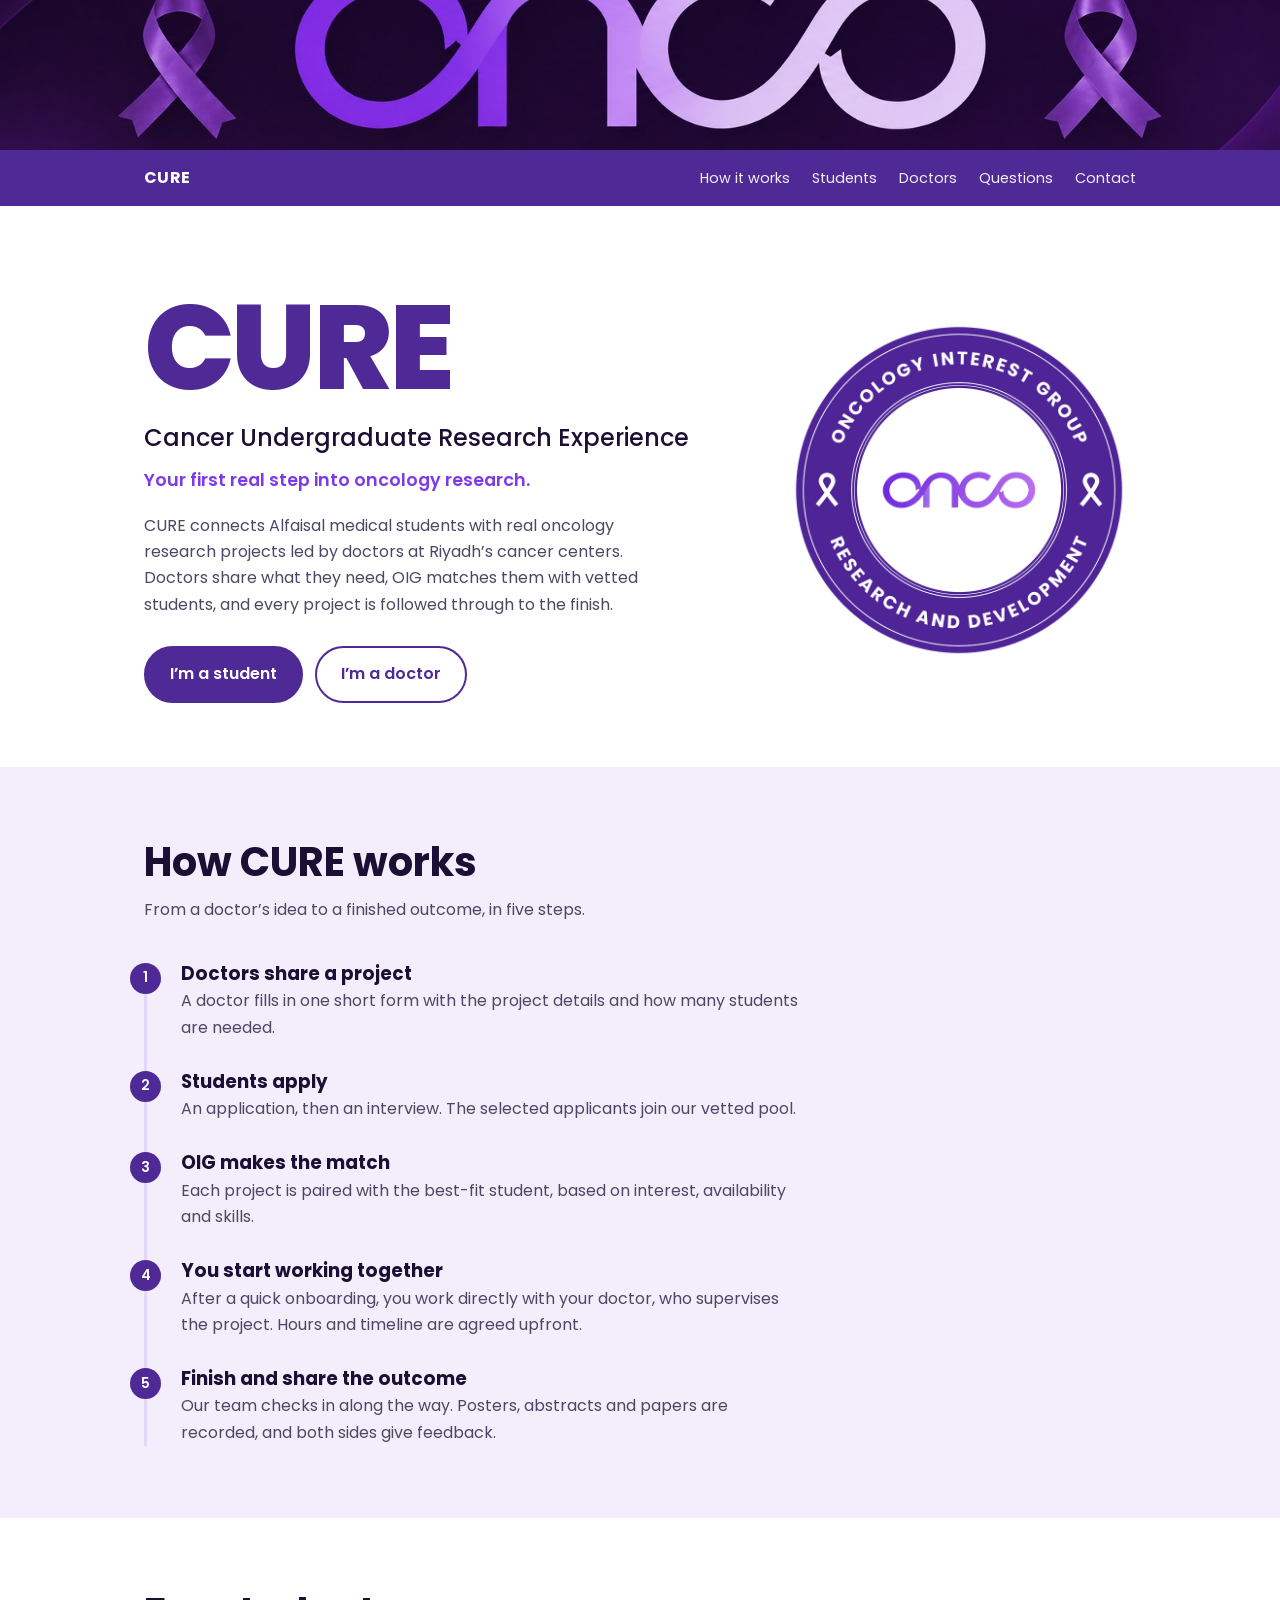
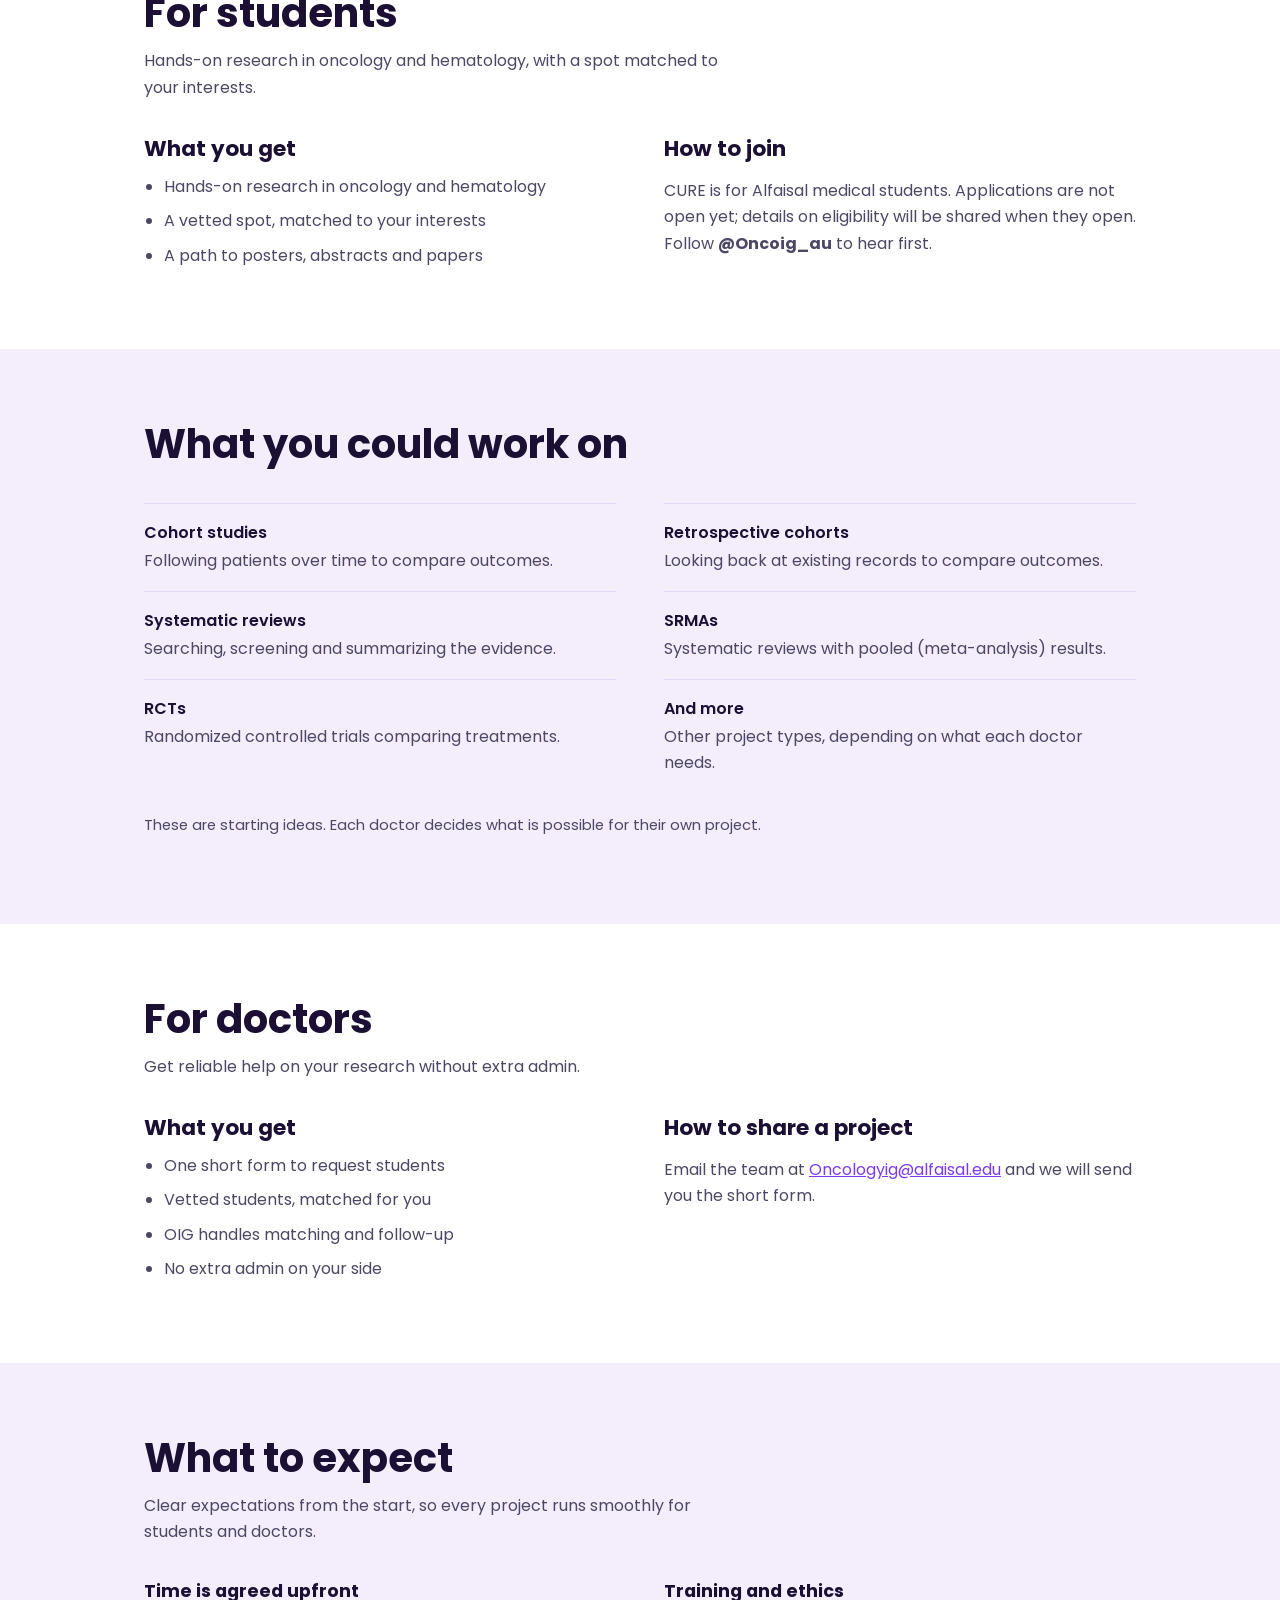
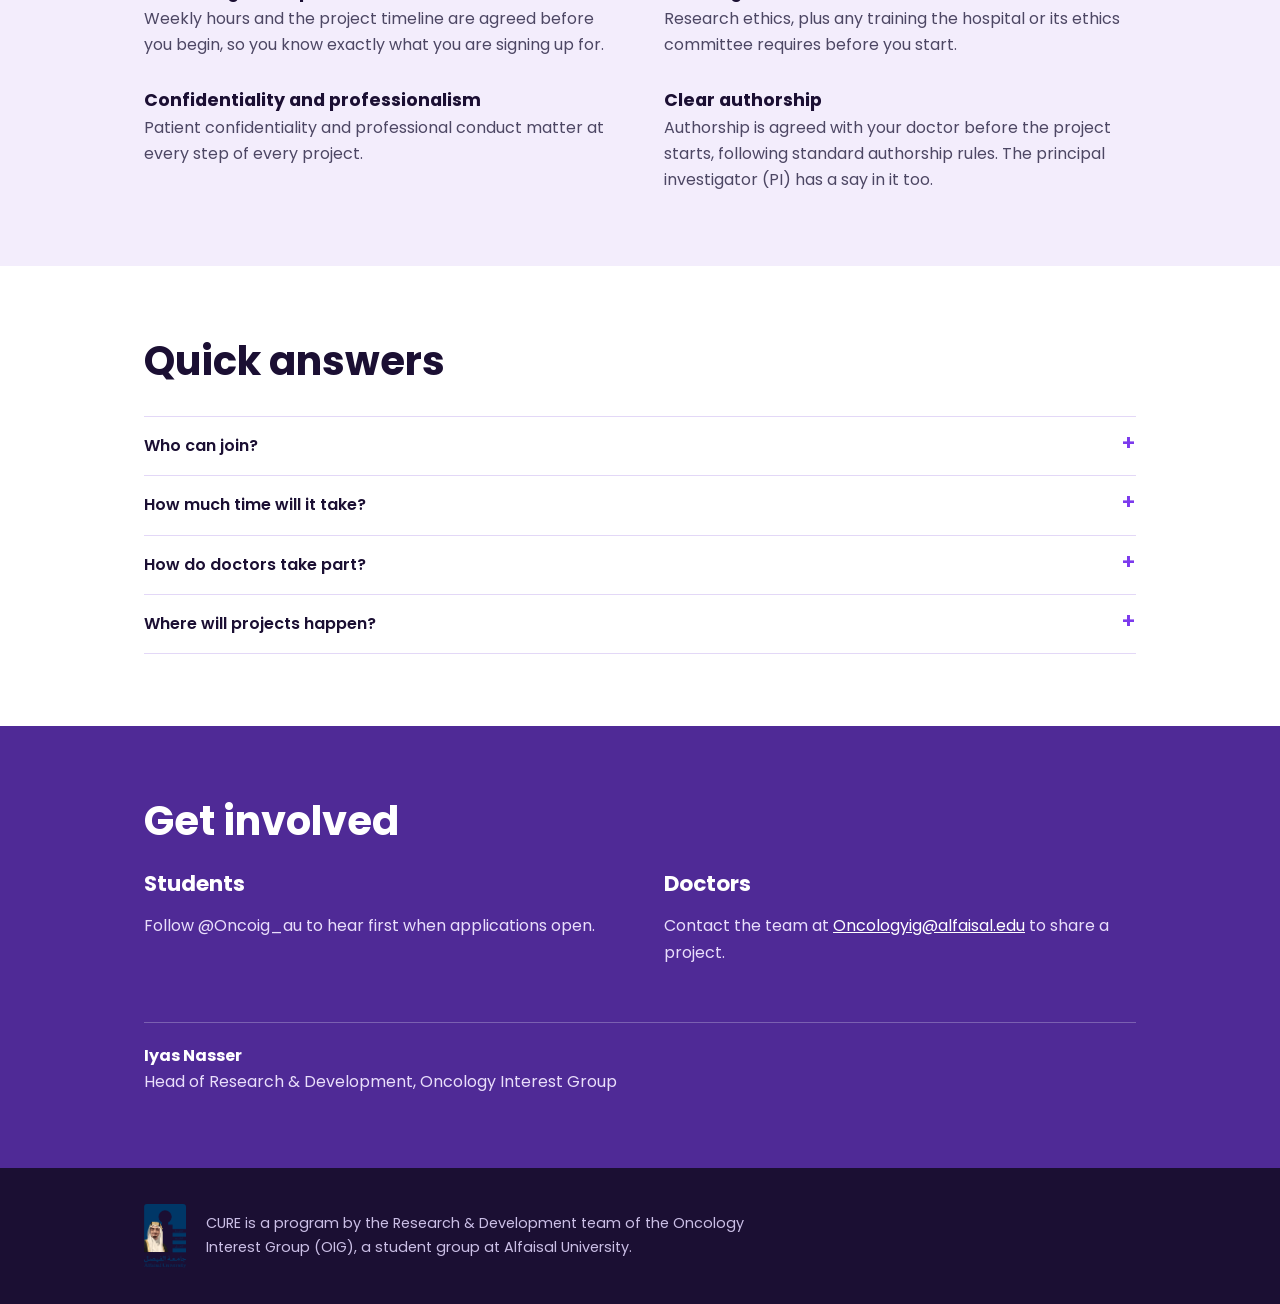
==== index.html @ 17b433af "Add files via upload" ====
<!DOCTYPE html>
<html lang="en">
<head>
<meta charset="utf-8">
<meta name="viewport" content="width=device-width, initial-scale=1">
<title>CURE – Cancer Undergraduate Research Experience | OIG Research &amp; Development</title>
<meta name="description" content="CURE connects Alfaisal medical students with real oncology research projects led by doctors at Riyadh's cancer centers. A program by the Oncology Interest Group's Research & Development team.">
<link rel="icon" href="logo.png">
<link rel="preconnect" href="https://fonts.googleapis.com">
<link rel="preconnect" href="https://fonts.gstatic.com" crossorigin>
<link href="https://fonts.googleapis.com/css2?family=Poppins:wght@400;500;600;700;800&display=swap" rel="stylesheet">
<style>
:root{
  --deep:#4f2a96; --ink:#1b0f33; --text:#4d4764; --accent:#7c3aed;
  --soft:#f3edfc; --line:#e3d8f7; --white:#fff;
}
*{box-sizing:border-box}
html{scroll-behavior:smooth}
@media (prefers-reduced-motion:reduce){html{scroll-behavior:auto}}
body{margin:0;font-family:Poppins,system-ui,sans-serif;color:var(--text);line-height:1.65;background:#fff;-webkit-text-size-adjust:100%}
a{color:var(--accent)}
:focus-visible{outline:3px solid var(--accent);outline-offset:3px;border-radius:4px}
.wrap{max-width:1040px;margin:0 auto;padding:0 24px}
h1,h2,h3{color:var(--ink);line-height:1.15;margin:0}

/* top banner + nav */
.banner{height:150px;background:#1d0b3a url(banner.jpg) center/cover no-repeat}
nav{position:sticky;top:0;z-index:10;background:var(--deep);color:#fff}
nav .wrap{display:flex;align-items:center;justify-content:space-between;gap:16px;min-height:56px;flex-wrap:wrap}
nav strong{font-weight:700;letter-spacing:.02em}
nav ul{display:flex;gap:22px;list-style:none;margin:0;padding:0;flex-wrap:wrap}
nav a{color:#fff;text-decoration:none;font-size:.9rem;opacity:.92}
nav a:hover{opacity:1;text-decoration:underline}

/* hero */
.hero{padding:72px 0 64px}
.hero .wrap{display:grid;grid-template-columns:1.25fr .75fr;gap:48px;align-items:center}
.hero h1{font-size:clamp(4rem,12vw,7.5rem);font-weight:800;color:var(--deep);letter-spacing:-.03em}
.hero h2{font-size:clamp(1.15rem,2.4vw,1.5rem);font-weight:500;margin-top:8px}
.hero .tag{color:var(--accent);font-weight:600;font-size:1.1rem;margin:14px 0 18px}
.hero p{max-width:52ch;margin:0 0 28px}
.hero img{width:100%;max-width:340px;justify-self:center}
.btns{display:flex;gap:12px;flex-wrap:wrap}
.btn{display:inline-block;padding:13px 24px;border-radius:999px;font-weight:600;text-decoration:none;border:2px solid var(--deep)}
.btn.primary{background:var(--deep);color:#fff}
.btn.primary:hover{background:var(--ink);border-color:var(--ink)}
.btn.ghost{color:var(--deep)}
.btn.ghost:hover{background:var(--soft)}

section{padding:72px 0}
section.tint{background:var(--soft)}
.lead{max-width:60ch;margin:12px 0 0}
h2.title{font-size:clamp(1.8rem,4vw,2.5rem);font-weight:700}

/* steps */
.steps{list-style:none;margin:40px 0 0;padding:0;border-left:3px solid var(--line)}
.steps li{position:relative;padding:0 0 30px 34px}
.steps li:last-child{padding-bottom:0}
.steps li::before{counter-increment:s;content:counter(s);position:absolute;left:-17px;top:0;width:31px;height:31px;border-radius:50%;background:var(--deep);color:#fff;font-weight:600;font-size:.85rem;display:grid;place-items:center}
.steps{counter-reset:s}
.steps h3{font-size:1.15rem;margin-bottom:4px}
.steps p{margin:0;max-width:62ch}

/* two columns */
.cols{display:grid;grid-template-columns:1fr 1fr;gap:48px;margin-top:36px}
.cols h3{font-size:1.35rem;margin-bottom:12px}
.cols ul{margin:0;padding-left:20px}
.cols li{margin-bottom:8px}

/* project types */
.types{margin:36px 0 0;display:grid;grid-template-columns:1fr 1fr;gap:0 48px}
.types div{padding:16px 0;border-top:1px solid var(--line)}
.types dt{font-weight:600;color:var(--ink)}
.types dd{margin:2px 0 0}
.note{margin-top:20px;font-size:.92rem}

/* expectations */
.expect{margin:36px 0 0;display:grid;grid-template-columns:1fr 1fr;gap:32px 48px}
.expect h3{font-size:1.1rem;margin-bottom:4px}
.expect p{margin:0}

/* faq */
details{border-top:1px solid var(--line);padding:16px 0}
details:last-of-type{border-bottom:1px solid var(--line)}
summary{cursor:pointer;font-weight:600;color:var(--ink);list-style:none;display:flex;justify-content:space-between;gap:16px}
summary::-webkit-details-marker{display:none}
summary::after{content:"+";color:var(--accent);font-size:1.3rem;line-height:1}
details[open] summary::after{content:"–"}
details p{margin:10px 0 0;max-width:62ch}
.faq{margin-top:32px}

/* contact */
.join{background:var(--deep);color:#e9defb}
.join h2{color:#fff}
.join a{color:#fff}
.join .cols{margin-top:28px}
.join h3{color:#fff}
.sig{margin-top:40px;padding-top:20px;border-top:1px solid rgba(255,255,255,.25)}
.sig strong{color:#fff;display:block}

footer{background:var(--ink);color:#cbbfe6;padding:36px 0;font-size:.9rem}
footer .wrap{display:flex;align-items:center;gap:20px;flex-wrap:wrap}
footer img{height:64px;width:auto;border-radius:3px}
footer p{margin:0;max-width:60ch}

@media (max-width:760px){
  .hero{padding:48px 0}
  .hero .wrap,.cols,.types,.expect{grid-template-columns:1fr}
  .hero img{max-width:240px;order:-1;justify-self:start}
  .banner{height:110px}
  section{padding:52px 0}
}
</style>
</head>
<body>

<div class="banner" role="img" aria-label="Oncology Interest Group banner"></div>

<nav aria-label="Main">
  <div class="wrap">
    <strong>CURE</strong>
    <ul>
      <li><a href="#how">How it works</a></li>
      <li><a href="#students">Students</a></li>
      <li><a href="#doctors">Doctors</a></li>
      <li><a href="#faq">Questions</a></li>
      <li><a href="#contact">Contact</a></li>
    </ul>
  </div>
</nav>

<header class="hero">
  <div class="wrap">
    <div>
      <h1>CURE</h1>
      <h2>Cancer Undergraduate Research Experience</h2>
      <p class="tag">Your first real step into oncology research.</p>
      <p>CURE connects Alfaisal medical students with real oncology research projects led by doctors at Riyadh’s cancer centers. Doctors share what they need, OIG matches them with vetted students, and every project is followed through to the finish.</p>
      <div class="btns">
        <a class="btn primary" href="#students">I’m a student</a>
        <a class="btn ghost" href="#doctors">I’m a doctor</a>
      </div>
    </div>
    <img src="logo.png" alt="Oncology Interest Group, Research and Development seal">
  </div>
</header>

<main>
<section id="how" class="tint">
  <div class="wrap">
    <h2 class="title">How CURE works</h2>
    <p class="lead">From a doctor’s idea to a finished outcome, in five steps.</p>
    <ol class="steps">
      <li><h3>Doctors share a project</h3><p>A doctor fills in one short form with the project details and how many students are needed.</p></li>
      <li><h3>Students apply</h3><p>An application, then an interview. The selected applicants join our vetted pool.</p></li>
      <li><h3>OIG makes the match</h3><p>Each project is paired with the best-fit student, based on interest, availability and skills.</p></li>
      <li><h3>You start working together</h3><p>After a quick onboarding, you work directly with your doctor, who supervises the project. Hours and timeline are agreed upfront.</p></li>
      <li><h3>Finish and share the outcome</h3><p>Our team checks in along the way. Posters, abstracts and papers are recorded, and both sides give feedback.</p></li>
    </ol>
  </div>
</section>

<section id="students">
  <div class="wrap">
    <h2 class="title">For students</h2>
    <p class="lead">Hands-on research in oncology and hematology, with a spot matched to your interests.</p>
    <div class="cols">
      <div>
        <h3>What you get</h3>
        <ul>
          <li>Hands-on research in oncology and hematology</li>
          <li>A vetted spot, matched to your interests</li>
          <li>A path to posters, abstracts and papers</li>
        </ul>
      </div>
      <div>
        <h3>How to join</h3>
        <p>CURE is for Alfaisal medical students. Applications are not open yet; details on eligibility will be shared when they open. Follow <strong>@Oncoig_au</strong> to hear first.</p>
        <!-- WHEN THE STUDENT APPLICATION IS READY, add a button here:
        <p><a class="btn primary" href="PASTE-GOOGLE-FORM-LINK-HERE">Apply to CURE</a></p> -->
      </div>
    </div>
  </div>
</section>

<section id="projects" class="tint">
  <div class="wrap">
    <h2 class="title">What you could work on</h2>
    <dl class="types">
      <div><dt>Cohort studies</dt><dd>Following patients over time to compare outcomes.</dd></div>
      <div><dt>Retrospective cohorts</dt><dd>Looking back at existing records to compare outcomes.</dd></div>
      <div><dt>Systematic reviews</dt><dd>Searching, screening and summarizing the evidence.</dd></div>
      <div><dt>SRMAs</dt><dd>Systematic reviews with pooled (meta-analysis) results.</dd></div>
      <div><dt>RCTs</dt><dd>Randomized controlled trials comparing treatments.</dd></div>
      <div><dt>And more</dt><dd>Other project types, depending on what each doctor needs.</dd></div>
    </dl>
    <p class="note">These are starting ideas. Each doctor decides what is possible for their own project.</p>
  </div>
</section>

<section id="doctors">
  <div class="wrap">
    <h2 class="title">For doctors</h2>
    <p class="lead">Get reliable help on your research without extra admin.</p>
    <div class="cols">
      <div>
        <h3>What you get</h3>
        <ul>
          <li>One short form to request students</li>
          <li>Vetted students, matched for you</li>
          <li>OIG handles matching and follow-up</li>
          <li>No extra admin on your side</li>
        </ul>
      </div>
      <div>
        <h3>How to share a project</h3>
        <p>Email the team at <a href="mailto:Oncologyig@alfaisal.edu?subject=CURE%20project">Oncologyig@alfaisal.edu</a> and we will send you the short form.</p>
        <!-- WHEN THE DOCTOR FORM IS READY, add a button here:
        <p><a class="btn primary" href="PASTE-GOOGLE-FORM-LINK-HERE">Share a project</a></p> -->
      </div>
    </div>
  </div>
</section>

<section id="expect" class="tint">
  <div class="wrap">
    <h2 class="title">What to expect</h2>
    <p class="lead">Clear expectations from the start, so every project runs smoothly for students and doctors.</p>
    <div class="expect">
      <div><h3>Time is agreed upfront</h3><p>Weekly hours and the project timeline are agreed before you begin, so you know exactly what you are signing up for.</p></div>
      <div><h3>Training and ethics</h3><p>Research ethics, plus any training the hospital or its ethics committee requires before you start.</p></div>
      <div><h3>Confidentiality and professionalism</h3><p>Patient confidentiality and professional conduct matter at every step of every project.</p></div>
      <div><h3>Clear authorship</h3><p>Authorship is agreed with your doctor before the project starts, following standard authorship rules. The principal investigator (PI) has a say in it too.</p></div>
    </div>
  </div>
</section>

<section id="faq">
  <div class="wrap">
    <h2 class="title">Quick answers</h2>
    <div class="faq">
      <details><summary>Who can join?</summary><p>CURE is for Alfaisal medical students. Details on eligibility will be shared when applications open.</p></details>
      <details><summary>How much time will it take?</summary><p>It depends on the project. Weekly hours are agreed upfront between you, your doctor and OIG.</p></details>
      <details><summary>How do doctors take part?</summary><p>Doctors fill in one short form. OIG finds a vetted student and handles the follow-up.</p></details>
      <details><summary>Where will projects happen?</summary><p>We are starting with cancer centers in Riyadh, with more partners and cities planned over time.</p></details>
    </div>
  </div>
</section>

<section id="contact" class="join">
  <div class="wrap">
    <h2 class="title">Get involved</h2>
    <div class="cols">
      <div><h3>Students</h3><p>Follow @Oncoig_au to hear first when applications open.</p></div>
      <div><h3>Doctors</h3><p>Contact the team at <a href="mailto:Oncologyig@alfaisal.edu">Oncologyig@alfaisal.edu</a> to share a project.</p></div>
    </div>
    <div class="sig"><strong>Iyas Nasser</strong>Head of Research &amp; Development, Oncology Interest Group</div>
  </div>
</section>
</main>

<footer>
  <div class="wrap">
    <img src="alfaisal.png" alt="Alfaisal University logo">
    <p>CURE is a program by the Research &amp; Development team of the Oncology Interest Group (OIG), a student group at Alfaisal University.</p>
  </div>
</footer>

</body>
</html>
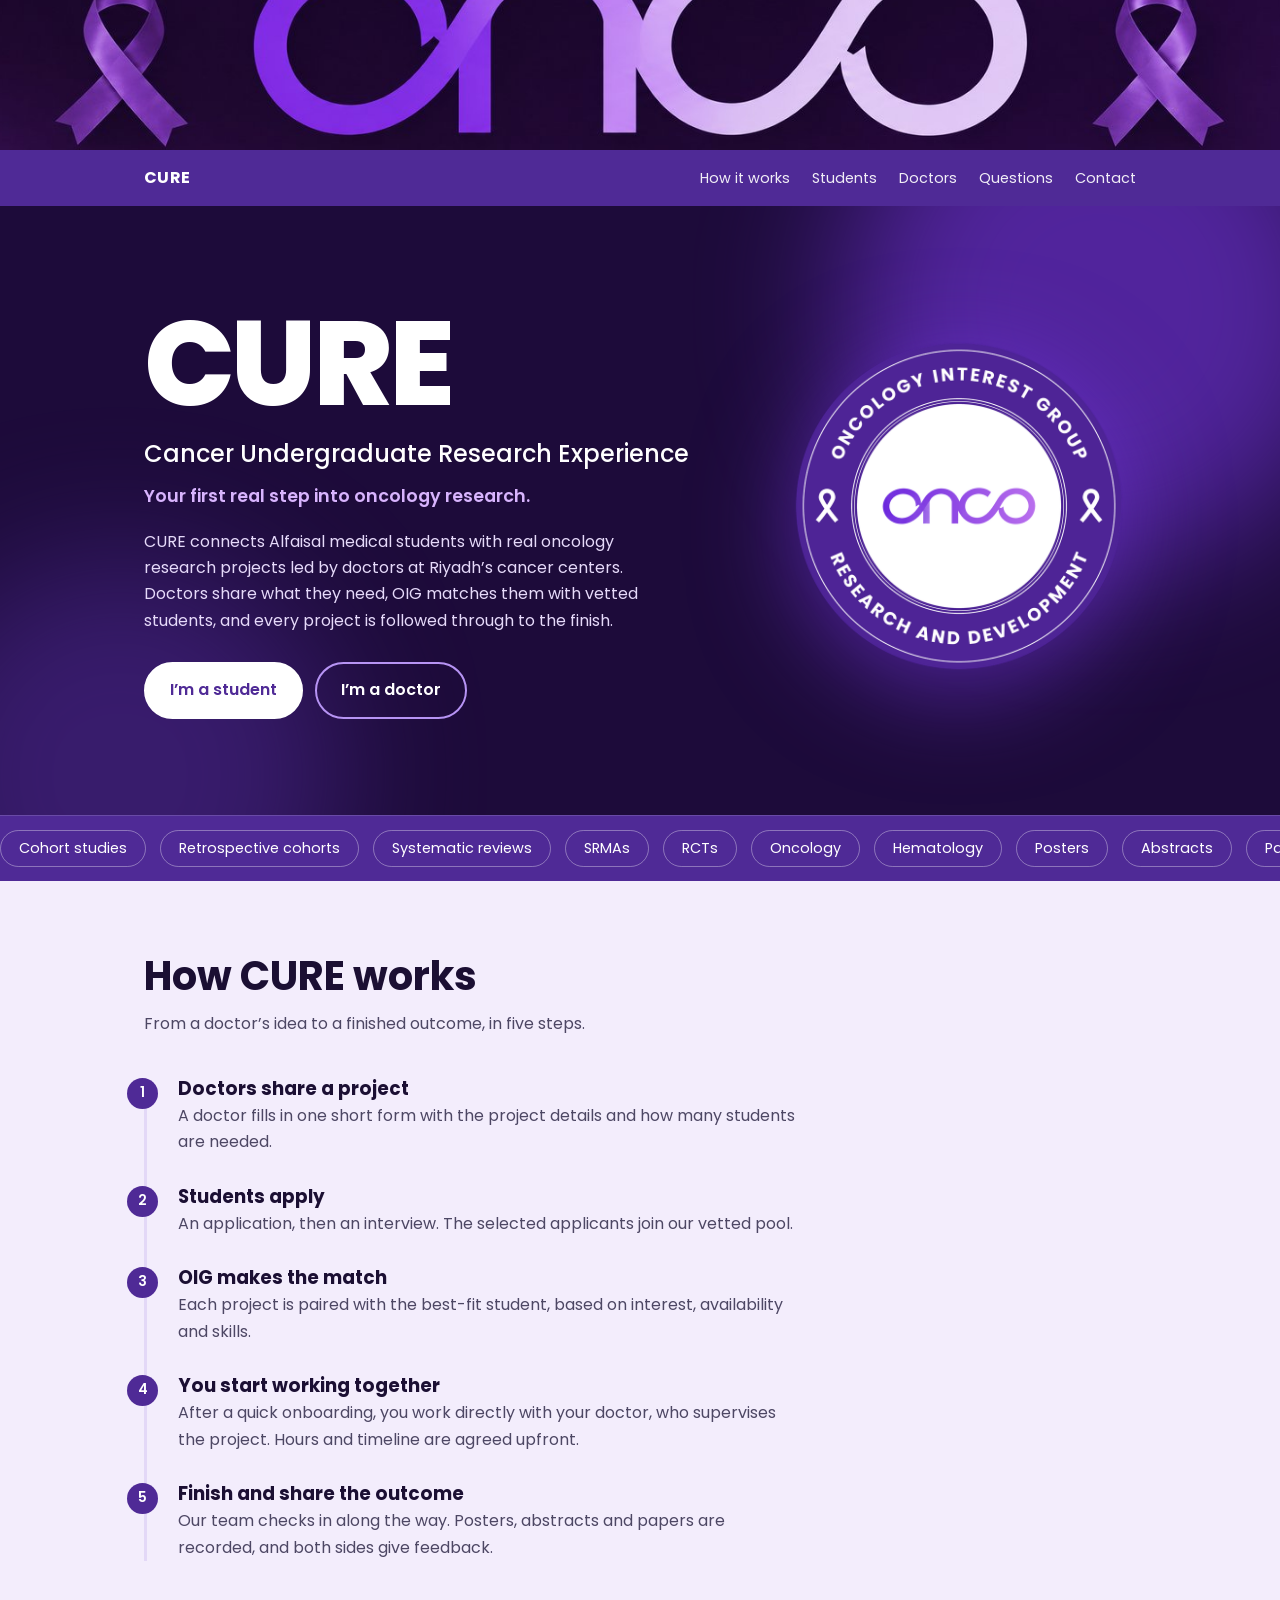
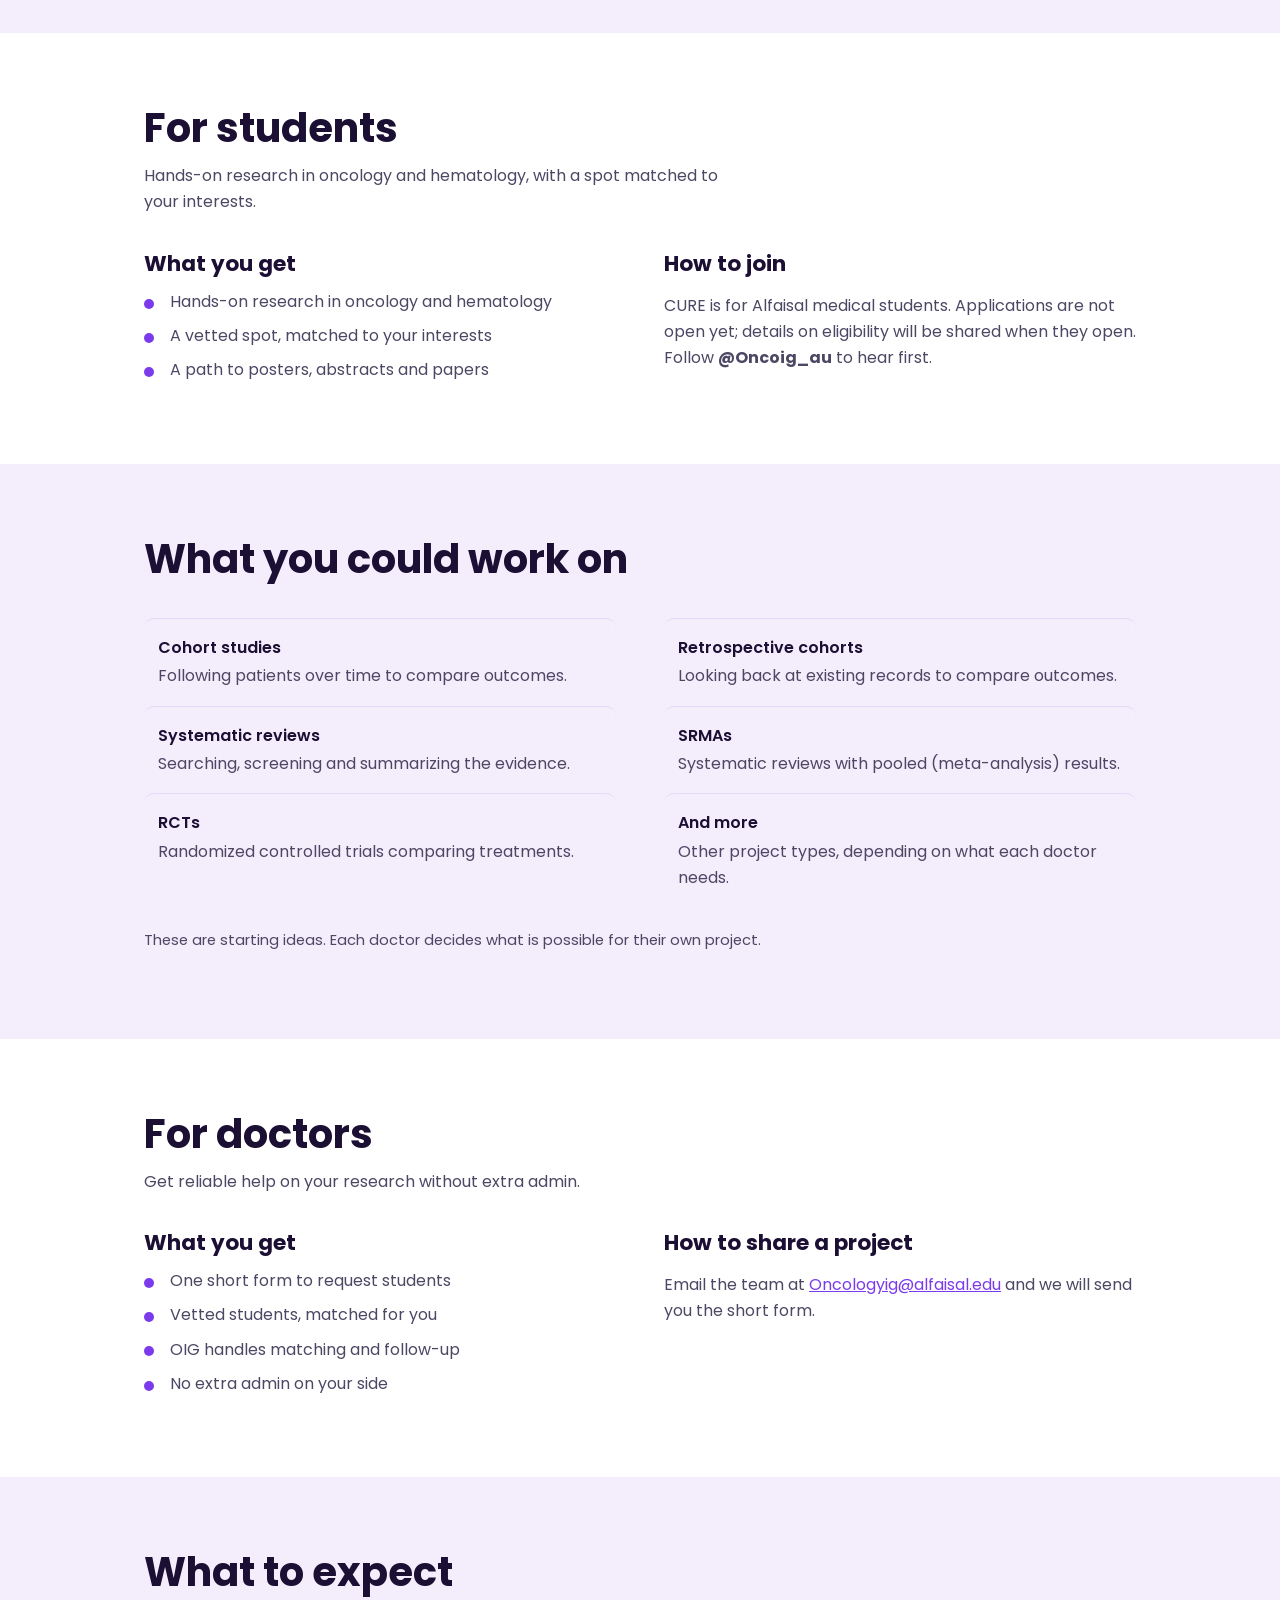
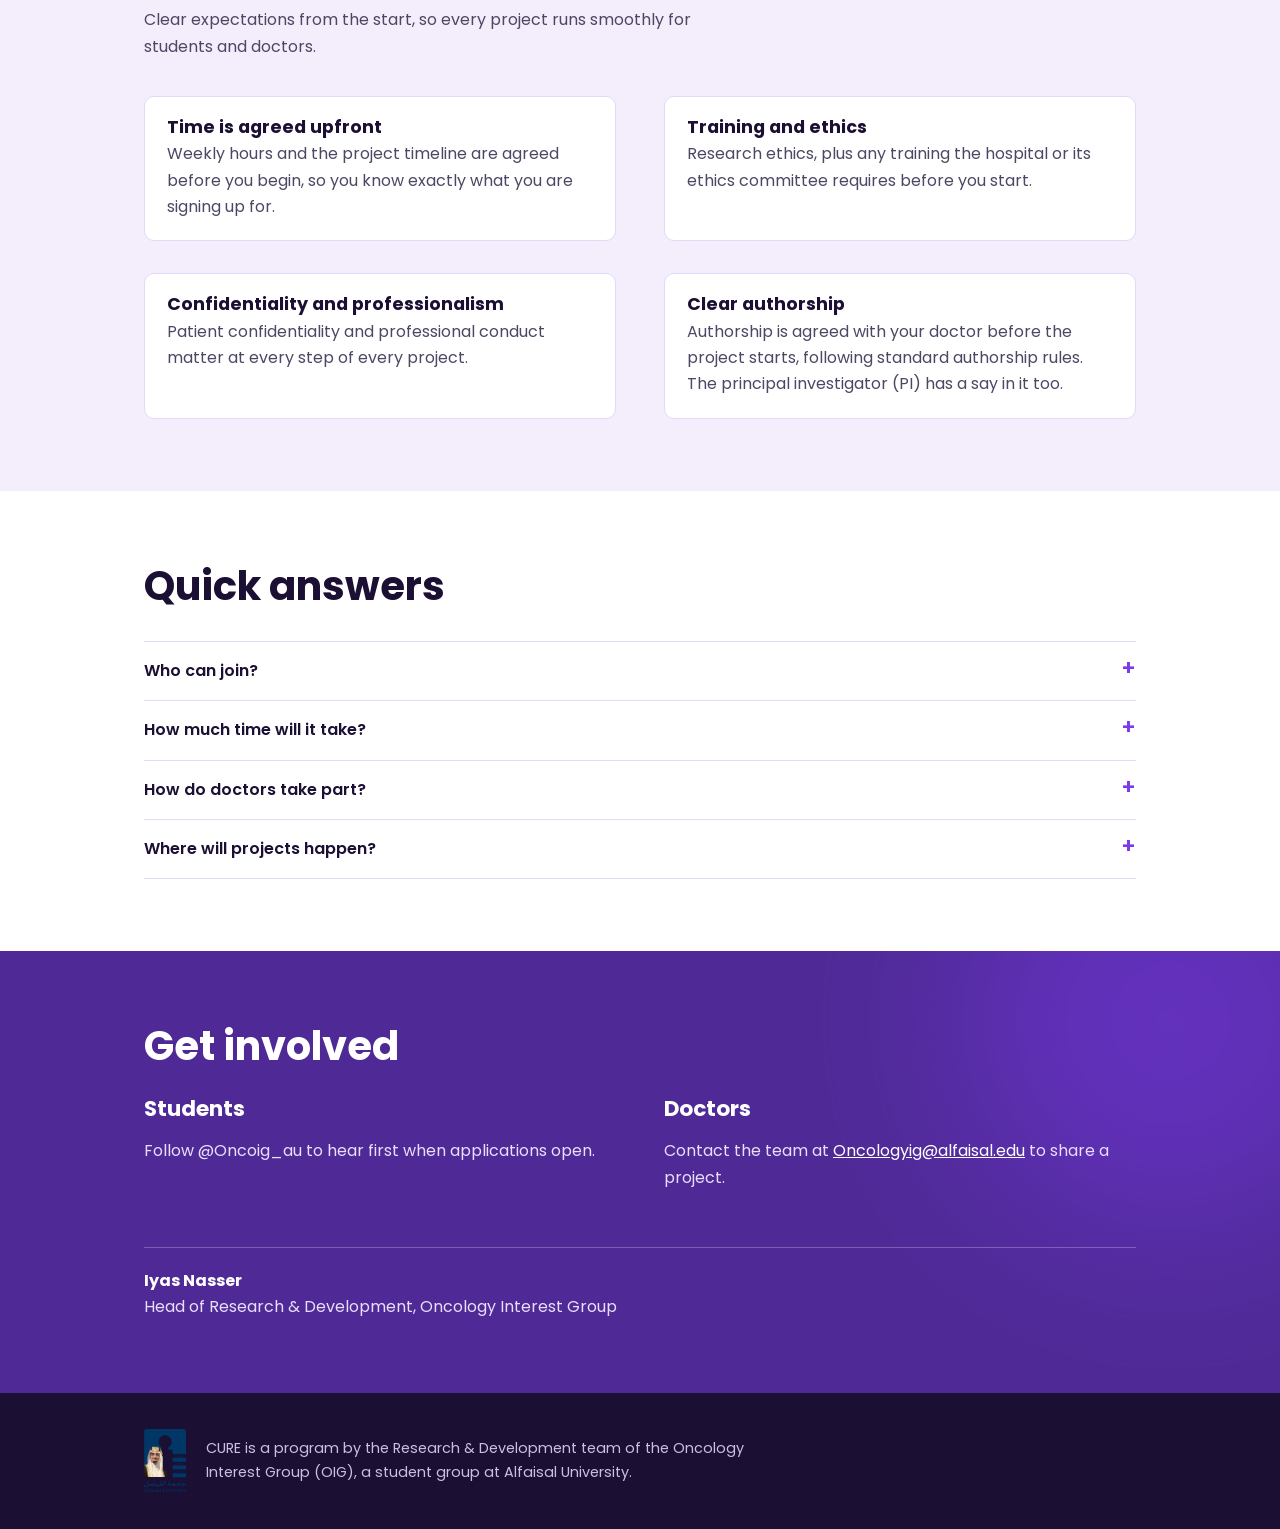
==== commit 2016310b: "Enhance index.html with animations and accessibility Updated HTML structure and added reveal animati" ====
--- a/index.html
+++ b/index.html
@@ -110,9 +110,122 @@
   .banner{height:110px}
   section{padding:52px 0}
 }
+
+/* ===== MOTION & DEPTH ===== */
+:root{--ease:cubic-bezier(.2,.7,.2,1)}
+section,[id]{scroll-margin-top:70px}
+
+/* progress bar */
+#bar{position:fixed;top:0;left:0;height:4px;width:0;background:linear-gradient(90deg,#7c3aed,#d8b4fe);z-index:50;transition:width .1s linear}
+
+/* banner slow drift */
+.banner{background-size:112%;animation:drift 22s ease-in-out infinite alternate}
+@keyframes drift{from{background-position:30% 50%}to{background-position:70% 50%}}
+
+/* nav */
+nav{transition:box-shadow .3s,background .3s}
+nav.scrolled{box-shadow:0 6px 24px rgba(27,15,51,.35)}
+nav a{position:relative;padding:4px 0;transition:opacity .2s}
+nav a::after{content:"";position:absolute;left:0;bottom:-2px;height:2px;width:100%;background:#d8b4fe;transform:scaleX(0);transform-origin:left;transition:transform .3s var(--ease)}
+nav a:hover::after,nav a.active::after{transform:scaleX(1)}
+nav a.active{opacity:1}
+nav a:hover{text-decoration:none}
+
+/* dark animated hero */
+.hero{position:relative;overflow:hidden;background:#1d0b3a;color:#e6dafa;padding:88px 0 96px}
+.hero::before,.hero::after{content:"";position:absolute;border-radius:50%;filter:blur(70px);opacity:.55;pointer-events:none}
+.hero::before{width:520px;height:520px;background:#7c3aed;top:-160px;right:-80px;animation:blob1 14s ease-in-out infinite alternate}
+.hero::after{width:440px;height:440px;background:#4f2a96;bottom:-180px;left:-100px;animation:blob2 17s ease-in-out infinite alternate}
+@keyframes blob1{to{transform:translate(-120px,90px) scale(1.2)}}
+@keyframes blob2{to{transform:translate(140px,-70px) scale(1.15)}}
+.hero .wrap{position:relative;z-index:1}
+.hero h1{color:#fff;display:flex}
+.hero h1 span{display:inline-block;opacity:0;transform:translateY(60px) rotate(4deg);animation:rise .9s var(--ease) forwards}
+.hero h1 span:nth-child(1){animation-delay:.1s}.hero h1 span:nth-child(2){animation-delay:.22s}
+.hero h1 span:nth-child(3){animation-delay:.34s}.hero h1 span:nth-child(4){animation-delay:.46s}
+@keyframes rise{to{opacity:1;transform:none}}
+.hero h2{color:#fff}
+.hero .tag{color:#d8b4fe}
+.hero h2,.hero .tag,.hero p,.hero .btns{opacity:0;transform:translateY(18px);animation:rise .8s var(--ease) forwards}
+.hero h2{animation-delay:.7s}.hero .tag{animation-delay:.85s}.hero p{animation-delay:1s}.hero .btns{animation-delay:1.15s}
+.hero img{filter:drop-shadow(0 20px 50px rgba(124,58,237,.55));opacity:0;animation:pop 1s var(--ease) .5s forwards,float 6s ease-in-out 1.5s infinite}
+@keyframes pop{from{opacity:0;transform:scale(.8) rotate(-8deg)}to{opacity:1;transform:none}}
+@keyframes float{0%,100%{transform:translateY(0)}50%{transform:translateY(-14px)}}
+.hero .btn.primary{background:#fff;color:var(--deep);border-color:#fff}
+.hero .btn.primary:hover{background:#d8b4fe;border-color:#d8b4fe}
+.hero .btn.ghost{color:#fff;border-color:#b794f4}
+.hero .btn.ghost:hover{background:rgba(255,255,255,.12)}
+
+/* buttons */
+.btn{transition:transform .25s var(--ease),background .25s,box-shadow .25s,color .25s}
+.btn:hover{transform:translateY(-3px);box-shadow:0 10px 24px rgba(79,42,150,.28)}
+.btn:active{transform:translateY(0)}
+
+/* ticker */
+.ticker{background:var(--deep);color:#fff;overflow:hidden;padding:14px 0;border-top:1px solid rgba(255,255,255,.15)}
+.ticker-track{display:flex;gap:14px;width:max-content;animation:tick 32s linear infinite}
+.ticker:hover .ticker-track{animation-play-state:paused}
+.ticker span{padding:6px 18px;border:1px solid rgba(255,255,255,.35);border-radius:999px;font-size:.9rem;white-space:nowrap}
+@keyframes tick{to{transform:translateX(-50%)}}
+
+/* scroll reveal (only when JS is running) */
+.js .reveal{opacity:0;transform:translateY(34px);transition:opacity .8s var(--ease),transform .8s var(--ease);transition-delay:var(--d,0s)}
+.js .reveal.in{opacity:1;transform:none}
+.js .reveal-left{opacity:0;transform:translateX(-34px);transition:opacity .8s var(--ease),transform .8s var(--ease);transition-delay:var(--d,0s)}
+.js .reveal-left.in{opacity:1;transform:none}
+
+/* timeline that draws itself */
+.steps{border-left:0;position:relative}
+.steps::before{content:"";position:absolute;left:0;top:0;bottom:0;width:3px;background:var(--line)}
+.steps::after{content:"";position:absolute;left:0;top:0;width:3px;height:var(--fill,0%);background:linear-gradient(var(--accent),var(--deep));transition:height .2s linear}
+.steps li::before{transition:transform .5s var(--ease),background .4s;z-index:1}
+.js .steps li:not(.in)::before{transform:scale(0)}
+.steps li.in::before{transform:scale(1)}
+.steps li{transition:transform .3s var(--ease)}
+.steps li:hover{transform:translateX(6px)}
+
+/* hover cards */
+.types div,.expect>div{transition:transform .3s var(--ease),background .3s,box-shadow .3s,border-color .3s;border-radius:10px}
+.types div{padding:16px 14px}
+.types div:hover{background:#fff;transform:translateY(-4px);box-shadow:0 12px 28px rgba(79,42,150,.14)}
+.expect>div{padding:20px 22px;background:#fff;border:1px solid var(--line)}
+.expect>div:hover{transform:translateY(-5px);box-shadow:0 14px 30px rgba(79,42,150,.16);border-color:var(--accent)}
+.cols ul li{transition:transform .25s var(--ease)}
+.cols ul li:hover{transform:translateX(6px)}
+.cols ul{list-style:none;padding:0}
+.cols ul li{position:relative;padding-left:26px}
+.cols ul li::before{content:"";position:absolute;left:0;top:.62em;width:10px;height:10px;border-radius:50%;background:var(--accent)}
+
+/* wave dividers */
+.wave{display:block;width:100%;height:60px;margin:-1px 0}
+.wave path{transition:none}
+
+/* faq */
+summary{transition:color .2s}
+summary:hover{color:var(--accent)}
+summary::after{transition:transform .3s var(--ease)}
+details[open] summary::after{transform:rotate(180deg)}
+details[open] p{animation:rise .45s var(--ease)}
+
+/* contact section glow */
+.join{position:relative;overflow:hidden}
+.join::before{content:"";position:absolute;width:420px;height:420px;border-radius:50%;background:#7c3aed;filter:blur(90px);opacity:.45;top:-140px;right:-100px;animation:blob1 13s ease-in-out infinite alternate}
+.join .wrap{position:relative}
+
+/* back to top */
+#top{position:fixed;right:20px;bottom:20px;width:46px;height:46px;border-radius:50%;border:0;background:var(--deep);color:#fff;font-size:1.2rem;cursor:pointer;opacity:0;transform:translateY(20px);pointer-events:none;transition:opacity .3s,transform .3s var(--ease),background .2s;z-index:20}
+#top.show{opacity:1;transform:none;pointer-events:auto}
+#top:hover{background:var(--accent)}
+
+@media (prefers-reduced-motion:reduce){
+  *,*::before,*::after{animation:none!important;transition:none!important}
+  .js .reveal,.js .reveal-left,.hero h1 span,.hero h2,.hero .tag,.hero p,.hero .btns,.hero img{opacity:1!important;transform:none!important}
+  .js .steps li:not(.in)::before{transform:none}
+}
 </style>
 </head>
 <body>
+<div id="bar"></div>
 
 <div class="banner" role="img" aria-label="Oncology Interest Group banner"></div>
 
@@ -132,7 +245,7 @@
 <header class="hero">
   <div class="wrap">
     <div>
-      <h1>CURE</h1>
+      <h1 aria-label="CURE"><span aria-hidden="true">C</span><span aria-hidden="true">U</span><span aria-hidden="true">R</span><span aria-hidden="true">E</span></h1>
       <h2>Cancer Undergraduate Research Experience</h2>
       <p class="tag">Your first real step into oncology research.</p>
       <p>CURE connects Alfaisal medical students with real oncology research projects led by doctors at Riyadh’s cancer centers. Doctors share what they need, OIG matches them with vetted students, and every project is followed through to the finish.</p>
@@ -145,12 +258,20 @@
   </div>
 </header>
 
+<div class="ticker" aria-hidden="true">
+  <div class="ticker-track">
+    <span>Cohort studies</span><span>Retrospective cohorts</span><span>Systematic reviews</span><span>SRMAs</span><span>RCTs</span><span>Oncology</span><span>Hematology</span><span>Posters</span><span>Abstracts</span><span>Papers</span>
+    <span>Cohort studies</span><span>Retrospective cohorts</span><span>Systematic reviews</span><span>SRMAs</span><span>RCTs</span><span>Oncology</span><span>Hematology</span><span>Posters</span><span>Abstracts</span><span>Papers</span>
+  </div>
+</div>
+
+
 <main>
 <section id="how" class="tint">
   <div class="wrap">
-    <h2 class="title">How CURE works</h2>
-    <p class="lead">From a doctor’s idea to a finished outcome, in five steps.</p>
-    <ol class="steps">
+    <h2 class="title reveal">How CURE works</h2>
+    <p class="lead reveal" style="--d:.1s">From a doctor’s idea to a finished outcome, in five steps.</p>
+    <ol class="steps" id="steps">
       <li><h3>Doctors share a project</h3><p>A doctor fills in one short form with the project details and how many students are needed.</p></li>
       <li><h3>Students apply</h3><p>An application, then an interview. The selected applicants join our vetted pool.</p></li>
       <li><h3>OIG makes the match</h3><p>Each project is paired with the best-fit student, based on interest, availability and skills.</p></li>
@@ -162,9 +283,9 @@
 
 <section id="students">
   <div class="wrap">
-    <h2 class="title">For students</h2>
-    <p class="lead">Hands-on research in oncology and hematology, with a spot matched to your interests.</p>
-    <div class="cols">
+    <h2 class="title reveal">For students</h2>
+    <p class="lead reveal" style="--d:.1s">Hands-on research in oncology and hematology, with a spot matched to your interests.</p>
+    <div class="cols reveal">
       <div>
         <h3>What you get</h3>
         <ul>
@@ -185,8 +306,8 @@
 
 <section id="projects" class="tint">
   <div class="wrap">
-    <h2 class="title">What you could work on</h2>
-    <dl class="types">
+    <h2 class="title reveal">What you could work on</h2>
+    <dl class="types reveal">
       <div><dt>Cohort studies</dt><dd>Following patients over time to compare outcomes.</dd></div>
       <div><dt>Retrospective cohorts</dt><dd>Looking back at existing records to compare outcomes.</dd></div>
       <div><dt>Systematic reviews</dt><dd>Searching, screening and summarizing the evidence.</dd></div>
@@ -194,15 +315,15 @@
       <div><dt>RCTs</dt><dd>Randomized controlled trials comparing treatments.</dd></div>
       <div><dt>And more</dt><dd>Other project types, depending on what each doctor needs.</dd></div>
     </dl>
-    <p class="note">These are starting ideas. Each doctor decides what is possible for their own project.</p>
+    <p class="note reveal">These are starting ideas. Each doctor decides what is possible for their own project.</p>
   </div>
 </section>
 
 <section id="doctors">
   <div class="wrap">
-    <h2 class="title">For doctors</h2>
-    <p class="lead">Get reliable help on your research without extra admin.</p>
-    <div class="cols">
+    <h2 class="title reveal">For doctors</h2>
+    <p class="lead reveal" style="--d:.1s">Get reliable help on your research without extra admin.</p>
+    <div class="cols reveal">
       <div>
         <h3>What you get</h3>
         <ul>
@@ -224,9 +345,9 @@
 
 <section id="expect" class="tint">
   <div class="wrap">
-    <h2 class="title">What to expect</h2>
-    <p class="lead">Clear expectations from the start, so every project runs smoothly for students and doctors.</p>
-    <div class="expect">
+    <h2 class="title reveal">What to expect</h2>
+    <p class="lead reveal" style="--d:.1s">Clear expectations from the start, so every project runs smoothly for students and doctors.</p>
+    <div class="expect reveal">
       <div><h3>Time is agreed upfront</h3><p>Weekly hours and the project timeline are agreed before you begin, so you know exactly what you are signing up for.</p></div>
       <div><h3>Training and ethics</h3><p>Research ethics, plus any training the hospital or its ethics committee requires before you start.</p></div>
       <div><h3>Confidentiality and professionalism</h3><p>Patient confidentiality and professional conduct matter at every step of every project.</p></div>
@@ -237,8 +358,8 @@
 
 <section id="faq">
   <div class="wrap">
-    <h2 class="title">Quick answers</h2>
-    <div class="faq">
+    <h2 class="title reveal">Quick answers</h2>
+    <div class="faq reveal">
       <details><summary>Who can join?</summary><p>CURE is for Alfaisal medical students. Details on eligibility will be shared when applications open.</p></details>
       <details><summary>How much time will it take?</summary><p>It depends on the project. Weekly hours are agreed upfront between you, your doctor and OIG.</p></details>
       <details><summary>How do doctors take part?</summary><p>Doctors fill in one short form. OIG finds a vetted student and handles the follow-up.</p></details>
@@ -249,8 +370,8 @@
 
 <section id="contact" class="join">
   <div class="wrap">
-    <h2 class="title">Get involved</h2>
-    <div class="cols">
+    <h2 class="title reveal">Get involved</h2>
+    <div class="cols reveal">
       <div><h3>Students</h3><p>Follow @Oncoig_au to hear first when applications open.</p></div>
       <div><h3>Doctors</h3><p>Contact the team at <a href="mailto:Oncologyig@alfaisal.edu">Oncologyig@alfaisal.edu</a> to share a project.</p></div>
     </div>
@@ -266,5 +387,32 @@
   </div>
 </footer>
 
+
+<button id="top" aria-label="Back to top">&uarr;</button>
+<script>
+(function(){
+  document.documentElement.classList.add('js');
+  var bar=document.getElementById('bar'),nav=document.querySelector('nav'),top=document.getElementById('top'),steps=document.getElementById('steps');
+  var links=[].slice.call(document.querySelectorAll('nav a'));
+  var secs=links.map(function(a){return document.querySelector(a.getAttribute('href'))});
+  function onScroll(){
+    var h=document.documentElement,y=window.scrollY,max=h.scrollHeight-window.innerHeight;
+    bar.style.width=(max>0?y/max*100:0)+'%';
+    nav.classList.toggle('scrolled',y>150);
+    top.classList.toggle('show',y>600);
+    var cur=-1;secs.forEach(function(s,i){if(s&&s.getBoundingClientRect().top<window.innerHeight*0.4)cur=i});
+    links.forEach(function(a,i){a.classList.toggle('active',i===cur)});
+    if(steps){var r=steps.getBoundingClientRect();var p=(window.innerHeight*0.6-r.top)/r.height;steps.style.setProperty('--fill',Math.max(0,Math.min(1,p))*100+'%')}
+  }
+  window.addEventListener('scroll',onScroll,{passive:true});onScroll();
+  top.addEventListener('click',function(){window.scrollTo({top:0,behavior:'smooth'})});
+  // staggered children
+  [].forEach.call(document.querySelectorAll('.types>div,.expect>div,.cols>div'),function(el,i){el.classList.add('reveal');el.style.setProperty('--d',((i%4)*0.1)+'s')});
+  var stepLis=[].slice.call(document.querySelectorAll('.steps li'));
+  var io=new IntersectionObserver(function(es){es.forEach(function(e){if(e.isIntersecting){var t=e.target;t.classList.add('in');io.unobserve(t);setTimeout(function(){t.classList.remove('reveal','reveal-left');if(!t.matches('.steps li'))t.classList.remove('in');t.style.removeProperty('--d')},1400)}})},{threshold:.15,rootMargin:'0px 0px -6% 0px'});
+  [].forEach.call(document.querySelectorAll('.reveal,.reveal-left'),function(el){io.observe(el)});
+  stepLis.forEach(function(li,i){li.classList.add('reveal-left');li.style.setProperty('--d',(i*0.08)+'s');io.observe(li)});
+})();
+</script>
 </body>
 </html>
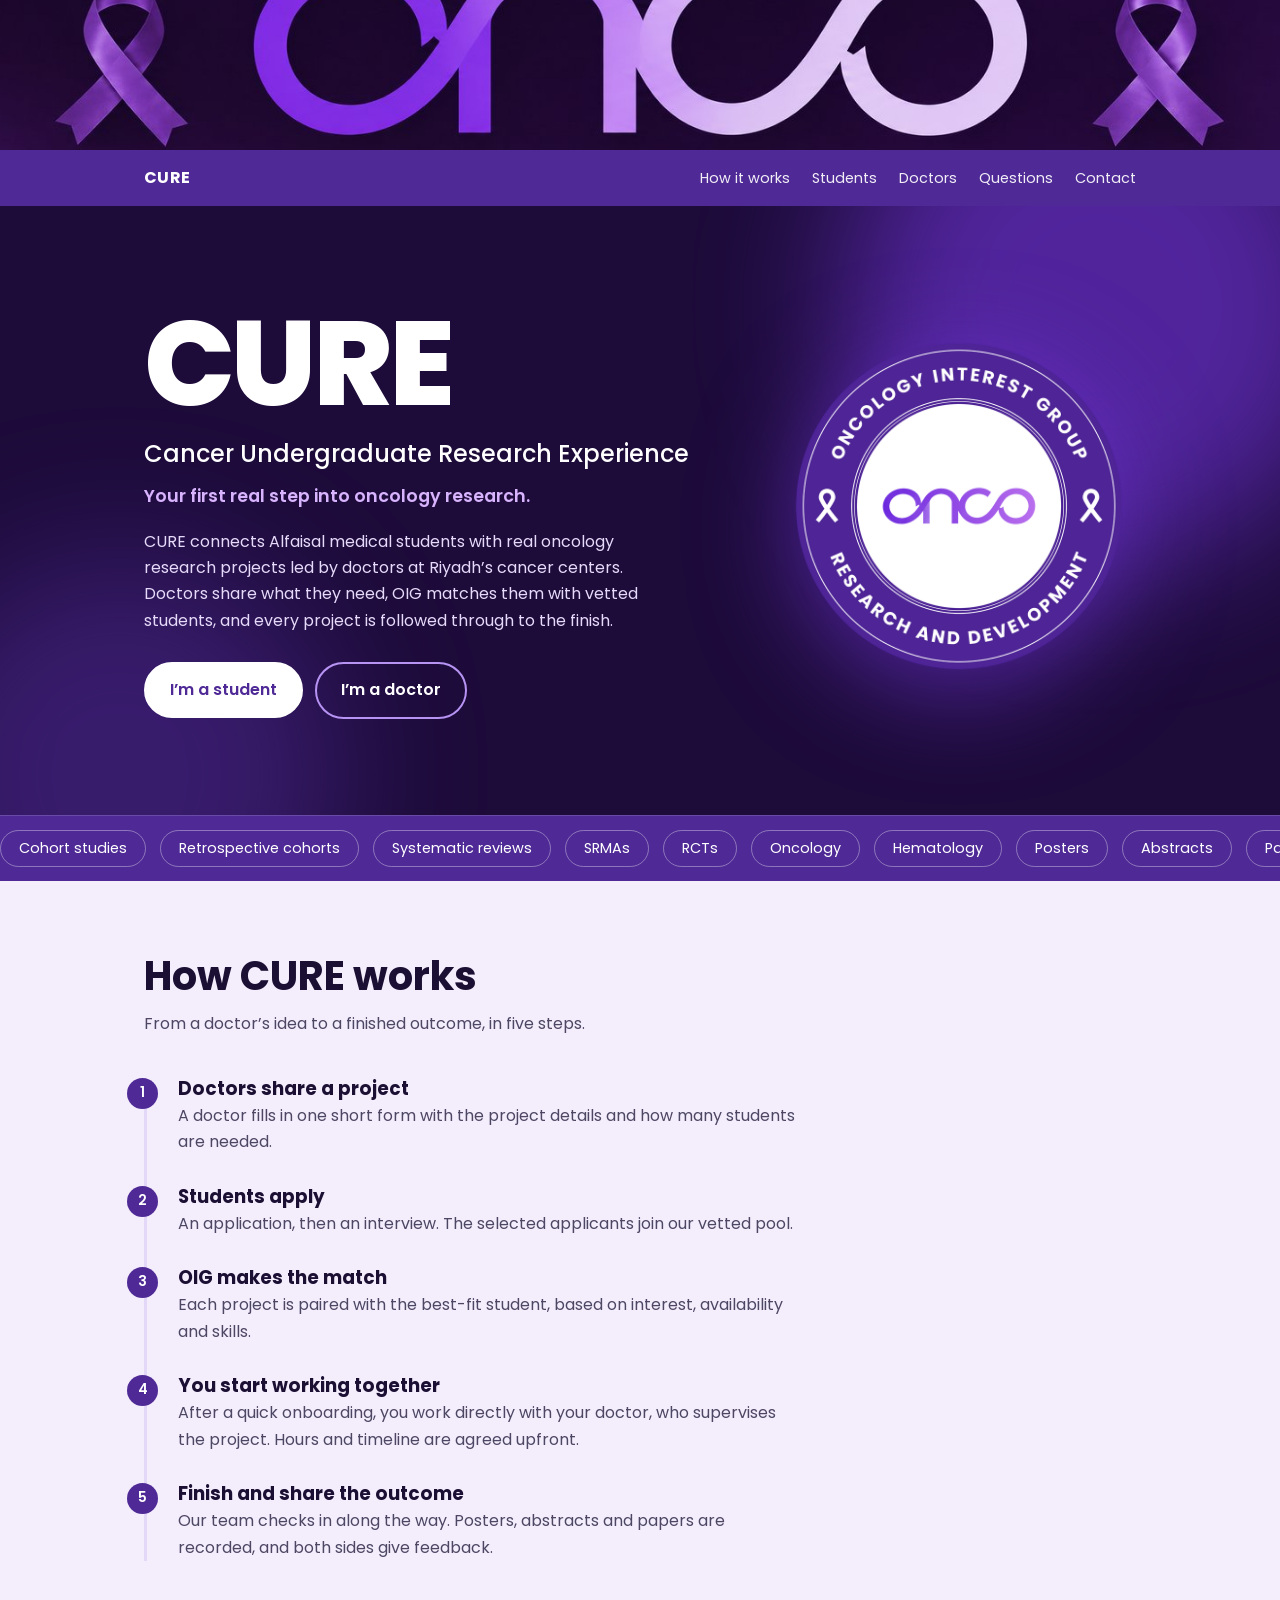
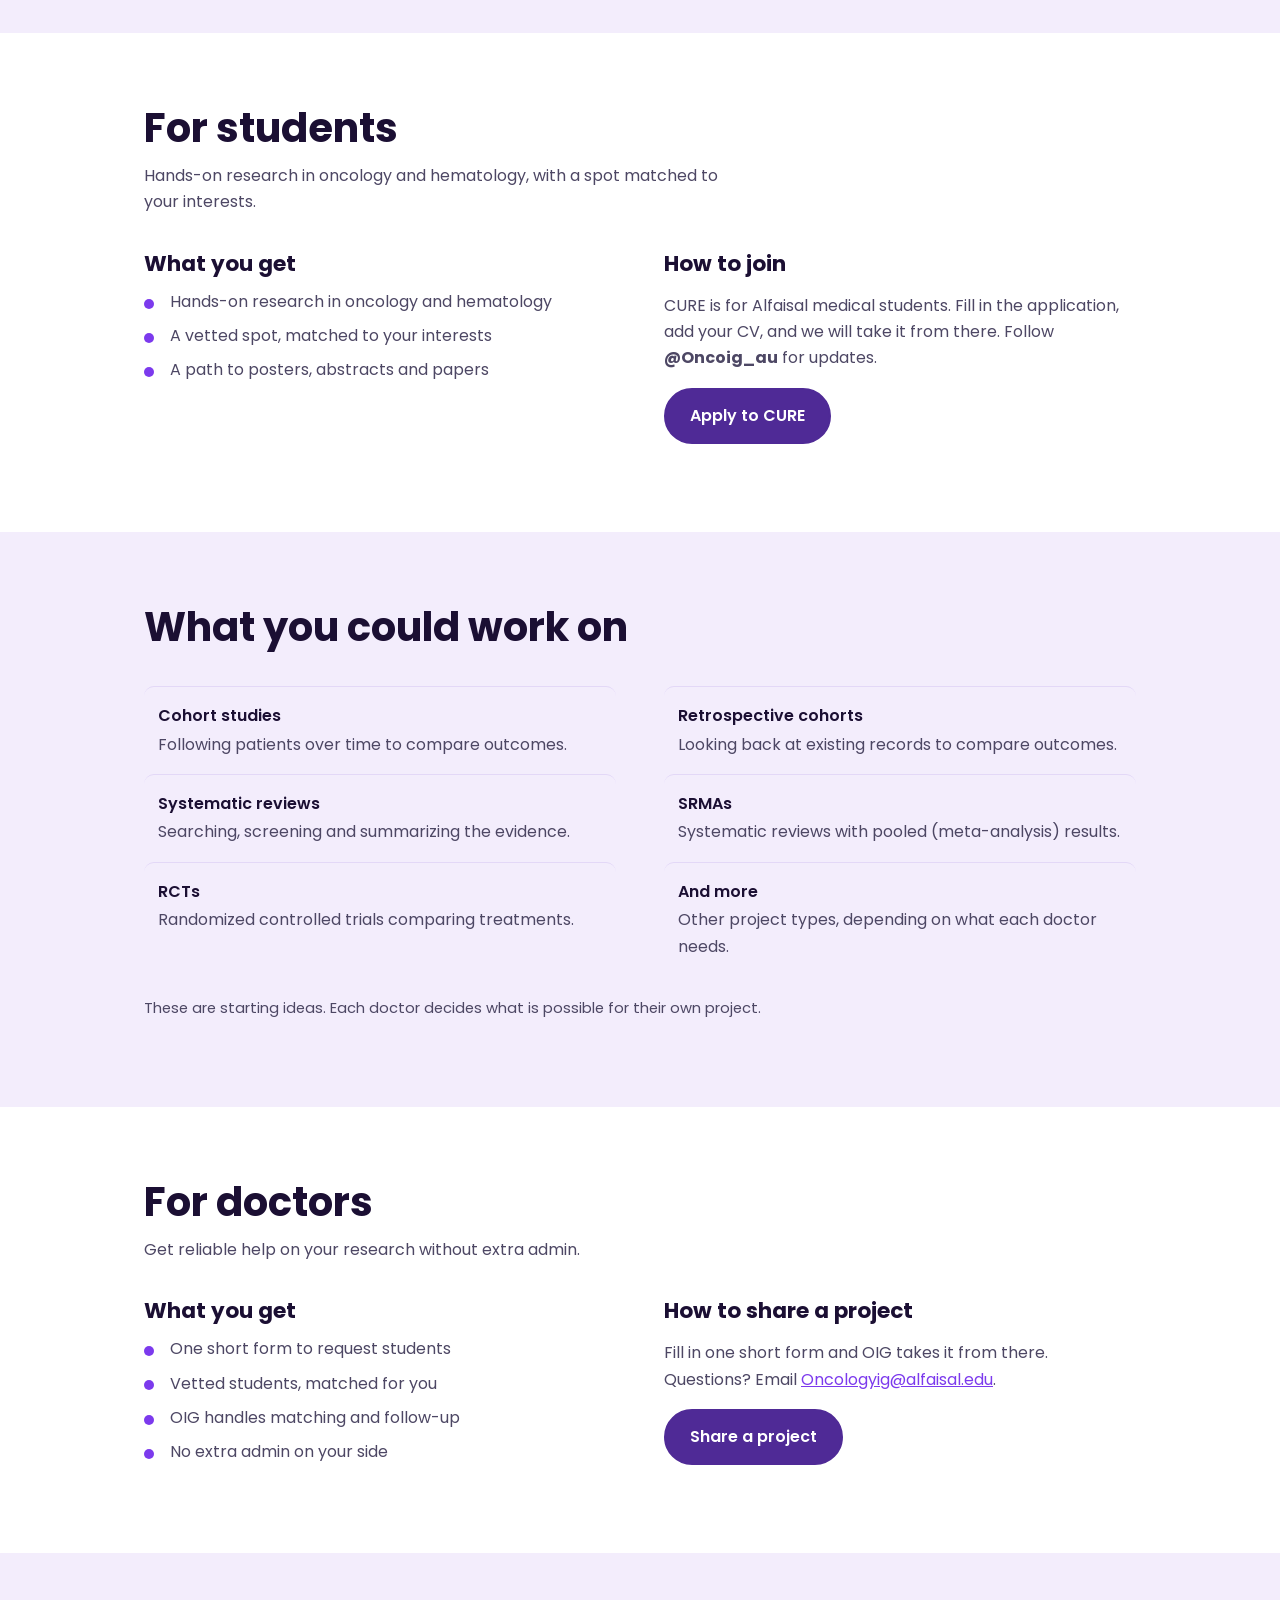
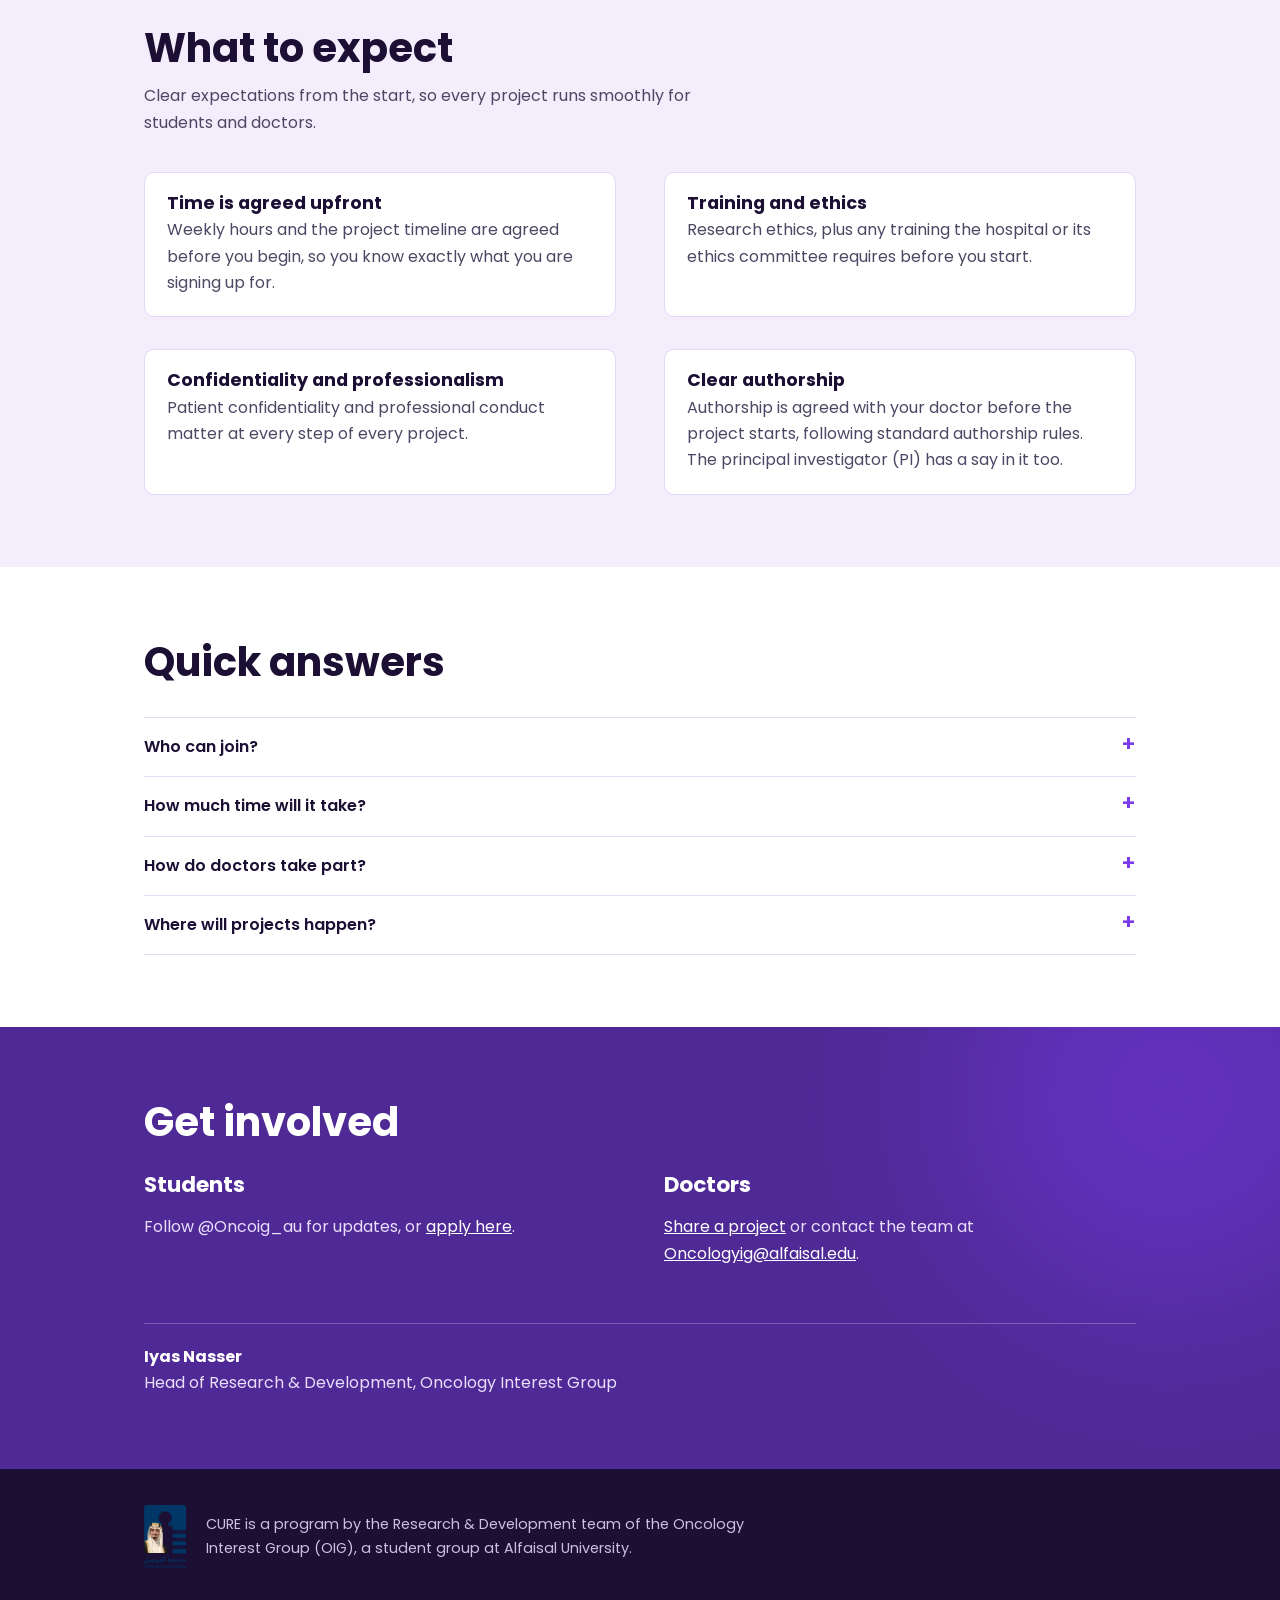
==== commit 7e4f0a51: "Rename index (3).html to index.html" ====
--- a/index.html
+++ b/index.html
@@ -9,220 +9,7 @@
 <link rel="preconnect" href="https://fonts.googleapis.com">
 <link rel="preconnect" href="https://fonts.gstatic.com" crossorigin>
 <link href="https://fonts.googleapis.com/css2?family=Poppins:wght@400;500;600;700;800&display=swap" rel="stylesheet">
-<style>
-:root{
-  --deep:#4f2a96; --ink:#1b0f33; --text:#4d4764; --accent:#7c3aed;
-  --soft:#f3edfc; --line:#e3d8f7; --white:#fff;
-}
-*{box-sizing:border-box}
-html{scroll-behavior:smooth}
-@media (prefers-reduced-motion:reduce){html{scroll-behavior:auto}}
-body{margin:0;font-family:Poppins,system-ui,sans-serif;color:var(--text);line-height:1.65;background:#fff;-webkit-text-size-adjust:100%}
-a{color:var(--accent)}
-:focus-visible{outline:3px solid var(--accent);outline-offset:3px;border-radius:4px}
-.wrap{max-width:1040px;margin:0 auto;padding:0 24px}
-h1,h2,h3{color:var(--ink);line-height:1.15;margin:0}
-
-/* top banner + nav */
-.banner{height:150px;background:#1d0b3a url(banner.jpg) center/cover no-repeat}
-nav{position:sticky;top:0;z-index:10;background:var(--deep);color:#fff}
-nav .wrap{display:flex;align-items:center;justify-content:space-between;gap:16px;min-height:56px;flex-wrap:wrap}
-nav strong{font-weight:700;letter-spacing:.02em}
-nav ul{display:flex;gap:22px;list-style:none;margin:0;padding:0;flex-wrap:wrap}
-nav a{color:#fff;text-decoration:none;font-size:.9rem;opacity:.92}
-nav a:hover{opacity:1;text-decoration:underline}
-
-/* hero */
-.hero{padding:72px 0 64px}
-.hero .wrap{display:grid;grid-template-columns:1.25fr .75fr;gap:48px;align-items:center}
-.hero h1{font-size:clamp(4rem,12vw,7.5rem);font-weight:800;color:var(--deep);letter-spacing:-.03em}
-.hero h2{font-size:clamp(1.15rem,2.4vw,1.5rem);font-weight:500;margin-top:8px}
-.hero .tag{color:var(--accent);font-weight:600;font-size:1.1rem;margin:14px 0 18px}
-.hero p{max-width:52ch;margin:0 0 28px}
-.hero img{width:100%;max-width:340px;justify-self:center}
-.btns{display:flex;gap:12px;flex-wrap:wrap}
-.btn{display:inline-block;padding:13px 24px;border-radius:999px;font-weight:600;text-decoration:none;border:2px solid var(--deep)}
-.btn.primary{background:var(--deep);color:#fff}
-.btn.primary:hover{background:var(--ink);border-color:var(--ink)}
-.btn.ghost{color:var(--deep)}
-.btn.ghost:hover{background:var(--soft)}
-
-section{padding:72px 0}
-section.tint{background:var(--soft)}
-.lead{max-width:60ch;margin:12px 0 0}
-h2.title{font-size:clamp(1.8rem,4vw,2.5rem);font-weight:700}
-
-/* steps */
-.steps{list-style:none;margin:40px 0 0;padding:0;border-left:3px solid var(--line)}
-.steps li{position:relative;padding:0 0 30px 34px}
-.steps li:last-child{padding-bottom:0}
-.steps li::before{counter-increment:s;content:counter(s);position:absolute;left:-17px;top:0;width:31px;height:31px;border-radius:50%;background:var(--deep);color:#fff;font-weight:600;font-size:.85rem;display:grid;place-items:center}
-.steps{counter-reset:s}
-.steps h3{font-size:1.15rem;margin-bottom:4px}
-.steps p{margin:0;max-width:62ch}
-
-/* two columns */
-.cols{display:grid;grid-template-columns:1fr 1fr;gap:48px;margin-top:36px}
-.cols h3{font-size:1.35rem;margin-bottom:12px}
-.cols ul{margin:0;padding-left:20px}
-.cols li{margin-bottom:8px}
-
-/* project types */
-.types{margin:36px 0 0;display:grid;grid-template-columns:1fr 1fr;gap:0 48px}
-.types div{padding:16px 0;border-top:1px solid var(--line)}
-.types dt{font-weight:600;color:var(--ink)}
-.types dd{margin:2px 0 0}
-.note{margin-top:20px;font-size:.92rem}
-
-/* expectations */
-.expect{margin:36px 0 0;display:grid;grid-template-columns:1fr 1fr;gap:32px 48px}
-.expect h3{font-size:1.1rem;margin-bottom:4px}
-.expect p{margin:0}
-
-/* faq */
-details{border-top:1px solid var(--line);padding:16px 0}
-details:last-of-type{border-bottom:1px solid var(--line)}
-summary{cursor:pointer;font-weight:600;color:var(--ink);list-style:none;display:flex;justify-content:space-between;gap:16px}
-summary::-webkit-details-marker{display:none}
-summary::after{content:"+";color:var(--accent);font-size:1.3rem;line-height:1}
-details[open] summary::after{content:"–"}
-details p{margin:10px 0 0;max-width:62ch}
-.faq{margin-top:32px}
-
-/* contact */
-.join{background:var(--deep);color:#e9defb}
-.join h2{color:#fff}
-.join a{color:#fff}
-.join .cols{margin-top:28px}
-.join h3{color:#fff}
-.sig{margin-top:40px;padding-top:20px;border-top:1px solid rgba(255,255,255,.25)}
-.sig strong{color:#fff;display:block}
-
-footer{background:var(--ink);color:#cbbfe6;padding:36px 0;font-size:.9rem}
-footer .wrap{display:flex;align-items:center;gap:20px;flex-wrap:wrap}
-footer img{height:64px;width:auto;border-radius:3px}
-footer p{margin:0;max-width:60ch}
-
-@media (max-width:760px){
-  .hero{padding:48px 0}
-  .hero .wrap,.cols,.types,.expect{grid-template-columns:1fr}
-  .hero img{max-width:240px;order:-1;justify-self:start}
-  .banner{height:110px}
-  section{padding:52px 0}
-}
-
-/* ===== MOTION & DEPTH ===== */
-:root{--ease:cubic-bezier(.2,.7,.2,1)}
-section,[id]{scroll-margin-top:70px}
-
-/* progress bar */
-#bar{position:fixed;top:0;left:0;height:4px;width:0;background:linear-gradient(90deg,#7c3aed,#d8b4fe);z-index:50;transition:width .1s linear}
-
-/* banner slow drift */
-.banner{background-size:112%;animation:drift 22s ease-in-out infinite alternate}
-@keyframes drift{from{background-position:30% 50%}to{background-position:70% 50%}}
-
-/* nav */
-nav{transition:box-shadow .3s,background .3s}
-nav.scrolled{box-shadow:0 6px 24px rgba(27,15,51,.35)}
-nav a{position:relative;padding:4px 0;transition:opacity .2s}
-nav a::after{content:"";position:absolute;left:0;bottom:-2px;height:2px;width:100%;background:#d8b4fe;transform:scaleX(0);transform-origin:left;transition:transform .3s var(--ease)}
-nav a:hover::after,nav a.active::after{transform:scaleX(1)}
-nav a.active{opacity:1}
-nav a:hover{text-decoration:none}
-
-/* dark animated hero */
-.hero{position:relative;overflow:hidden;background:#1d0b3a;color:#e6dafa;padding:88px 0 96px}
-.hero::before,.hero::after{content:"";position:absolute;border-radius:50%;filter:blur(70px);opacity:.55;pointer-events:none}
-.hero::before{width:520px;height:520px;background:#7c3aed;top:-160px;right:-80px;animation:blob1 14s ease-in-out infinite alternate}
-.hero::after{width:440px;height:440px;background:#4f2a96;bottom:-180px;left:-100px;animation:blob2 17s ease-in-out infinite alternate}
-@keyframes blob1{to{transform:translate(-120px,90px) scale(1.2)}}
-@keyframes blob2{to{transform:translate(140px,-70px) scale(1.15)}}
-.hero .wrap{position:relative;z-index:1}
-.hero h1{color:#fff;display:flex}
-.hero h1 span{display:inline-block;opacity:0;transform:translateY(60px) rotate(4deg);animation:rise .9s var(--ease) forwards}
-.hero h1 span:nth-child(1){animation-delay:.1s}.hero h1 span:nth-child(2){animation-delay:.22s}
-.hero h1 span:nth-child(3){animation-delay:.34s}.hero h1 span:nth-child(4){animation-delay:.46s}
-@keyframes rise{to{opacity:1;transform:none}}
-.hero h2{color:#fff}
-.hero .tag{color:#d8b4fe}
-.hero h2,.hero .tag,.hero p,.hero .btns{opacity:0;transform:translateY(18px);animation:rise .8s var(--ease) forwards}
-.hero h2{animation-delay:.7s}.hero .tag{animation-delay:.85s}.hero p{animation-delay:1s}.hero .btns{animation-delay:1.15s}
-.hero img{filter:drop-shadow(0 20px 50px rgba(124,58,237,.55));opacity:0;animation:pop 1s var(--ease) .5s forwards,float 6s ease-in-out 1.5s infinite}
-@keyframes pop{from{opacity:0;transform:scale(.8) rotate(-8deg)}to{opacity:1;transform:none}}
-@keyframes float{0%,100%{transform:translateY(0)}50%{transform:translateY(-14px)}}
-.hero .btn.primary{background:#fff;color:var(--deep);border-color:#fff}
-.hero .btn.primary:hover{background:#d8b4fe;border-color:#d8b4fe}
-.hero .btn.ghost{color:#fff;border-color:#b794f4}
-.hero .btn.ghost:hover{background:rgba(255,255,255,.12)}
-
-/* buttons */
-.btn{transition:transform .25s var(--ease),background .25s,box-shadow .25s,color .25s}
-.btn:hover{transform:translateY(-3px);box-shadow:0 10px 24px rgba(79,42,150,.28)}
-.btn:active{transform:translateY(0)}
-
-/* ticker */
-.ticker{background:var(--deep);color:#fff;overflow:hidden;padding:14px 0;border-top:1px solid rgba(255,255,255,.15)}
-.ticker-track{display:flex;gap:14px;width:max-content;animation:tick 32s linear infinite}
-.ticker:hover .ticker-track{animation-play-state:paused}
-.ticker span{padding:6px 18px;border:1px solid rgba(255,255,255,.35);border-radius:999px;font-size:.9rem;white-space:nowrap}
-@keyframes tick{to{transform:translateX(-50%)}}
-
-/* scroll reveal (only when JS is running) */
-.js .reveal{opacity:0;transform:translateY(34px);transition:opacity .8s var(--ease),transform .8s var(--ease);transition-delay:var(--d,0s)}
-.js .reveal.in{opacity:1;transform:none}
-.js .reveal-left{opacity:0;transform:translateX(-34px);transition:opacity .8s var(--ease),transform .8s var(--ease);transition-delay:var(--d,0s)}
-.js .reveal-left.in{opacity:1;transform:none}
-
-/* timeline that draws itself */
-.steps{border-left:0;position:relative}
-.steps::before{content:"";position:absolute;left:0;top:0;bottom:0;width:3px;background:var(--line)}
-.steps::after{content:"";position:absolute;left:0;top:0;width:3px;height:var(--fill,0%);background:linear-gradient(var(--accent),var(--deep));transition:height .2s linear}
-.steps li::before{transition:transform .5s var(--ease),background .4s;z-index:1}
-.js .steps li:not(.in)::before{transform:scale(0)}
-.steps li.in::before{transform:scale(1)}
-.steps li{transition:transform .3s var(--ease)}
-.steps li:hover{transform:translateX(6px)}
-
-/* hover cards */
-.types div,.expect>div{transition:transform .3s var(--ease),background .3s,box-shadow .3s,border-color .3s;border-radius:10px}
-.types div{padding:16px 14px}
-.types div:hover{background:#fff;transform:translateY(-4px);box-shadow:0 12px 28px rgba(79,42,150,.14)}
-.expect>div{padding:20px 22px;background:#fff;border:1px solid var(--line)}
-.expect>div:hover{transform:translateY(-5px);box-shadow:0 14px 30px rgba(79,42,150,.16);border-color:var(--accent)}
-.cols ul li{transition:transform .25s var(--ease)}
-.cols ul li:hover{transform:translateX(6px)}
-.cols ul{list-style:none;padding:0}
-.cols ul li{position:relative;padding-left:26px}
-.cols ul li::before{content:"";position:absolute;left:0;top:.62em;width:10px;height:10px;border-radius:50%;background:var(--accent)}
-
-/* wave dividers */
-.wave{display:block;width:100%;height:60px;margin:-1px 0}
-.wave path{transition:none}
-
-/* faq */
-summary{transition:color .2s}
-summary:hover{color:var(--accent)}
-summary::after{transition:transform .3s var(--ease)}
-details[open] summary::after{transform:rotate(180deg)}
-details[open] p{animation:rise .45s var(--ease)}
-
-/* contact section glow */
-.join{position:relative;overflow:hidden}
-.join::before{content:"";position:absolute;width:420px;height:420px;border-radius:50%;background:#7c3aed;filter:blur(90px);opacity:.45;top:-140px;right:-100px;animation:blob1 13s ease-in-out infinite alternate}
-.join .wrap{position:relative}
-
-/* back to top */
-#top{position:fixed;right:20px;bottom:20px;width:46px;height:46px;border-radius:50%;border:0;background:var(--deep);color:#fff;font-size:1.2rem;cursor:pointer;opacity:0;transform:translateY(20px);pointer-events:none;transition:opacity .3s,transform .3s var(--ease),background .2s;z-index:20}
-#top.show{opacity:1;transform:none;pointer-events:auto}
-#top:hover{background:var(--accent)}
-
-@media (prefers-reduced-motion:reduce){
-  *,*::before,*::after{animation:none!important;transition:none!important}
-  .js .reveal,.js .reveal-left,.hero h1 span,.hero h2,.hero .tag,.hero p,.hero .btns,.hero img{opacity:1!important;transform:none!important}
-  .js .steps li:not(.in)::before{transform:none}
-}
-</style>
+<link rel="stylesheet" href="style.css">
 </head>
 <body>
 <div id="bar"></div>
@@ -250,8 +37,8 @@
       <p class="tag">Your first real step into oncology research.</p>
       <p>CURE connects Alfaisal medical students with real oncology research projects led by doctors at Riyadh’s cancer centers. Doctors share what they need, OIG matches them with vetted students, and every project is followed through to the finish.</p>
       <div class="btns">
-        <a class="btn primary" href="#students">I’m a student</a>
-        <a class="btn ghost" href="#doctors">I’m a doctor</a>
+        <a class="btn primary" href="student.html">I’m a student</a>
+        <a class="btn ghost" href="doctor.html">I’m a doctor</a>
       </div>
     </div>
     <img src="logo.png" alt="Oncology Interest Group, Research and Development seal">
@@ -296,9 +83,8 @@
       </div>
       <div>
         <h3>How to join</h3>
-        <p>CURE is for Alfaisal medical students. Applications are not open yet; details on eligibility will be shared when they open. Follow <strong>@Oncoig_au</strong> to hear first.</p>
-        <!-- WHEN THE STUDENT APPLICATION IS READY, add a button here:
-        <p><a class="btn primary" href="PASTE-GOOGLE-FORM-LINK-HERE">Apply to CURE</a></p> -->
+        <p>CURE is for Alfaisal medical students. Fill in the application, add your CV, and we will take it from there. Follow <strong>@Oncoig_au</strong> for updates.</p>
+        <p><a class="btn primary" href="student.html">Apply to CURE</a></p>
       </div>
     </div>
   </div>
@@ -335,9 +121,8 @@
       </div>
       <div>
         <h3>How to share a project</h3>
-        <p>Email the team at <a href="mailto:Oncologyig@alfaisal.edu?subject=CURE%20project">Oncologyig@alfaisal.edu</a> and we will send you the short form.</p>
-        <!-- WHEN THE DOCTOR FORM IS READY, add a button here:
-        <p><a class="btn primary" href="PASTE-GOOGLE-FORM-LINK-HERE">Share a project</a></p> -->
+        <p>Fill in one short form and OIG takes it from there. Questions? Email <a href="mailto:Oncologyig@alfaisal.edu">Oncologyig@alfaisal.edu</a>.</p>
+        <p><a class="btn primary" href="doctor.html">Share a project</a></p>
       </div>
     </div>
   </div>
@@ -360,7 +145,7 @@
   <div class="wrap">
     <h2 class="title reveal">Quick answers</h2>
     <div class="faq reveal">
-      <details><summary>Who can join?</summary><p>CURE is for Alfaisal medical students. Details on eligibility will be shared when applications open.</p></details>
+      <details><summary>Who can join?</summary><p>CURE is for Alfaisal medical students.</p></details>
       <details><summary>How much time will it take?</summary><p>It depends on the project. Weekly hours are agreed upfront between you, your doctor and OIG.</p></details>
       <details><summary>How do doctors take part?</summary><p>Doctors fill in one short form. OIG finds a vetted student and handles the follow-up.</p></details>
       <details><summary>Where will projects happen?</summary><p>We are starting with cancer centers in Riyadh, with more partners and cities planned over time.</p></details>
@@ -372,8 +157,8 @@
   <div class="wrap">
     <h2 class="title reveal">Get involved</h2>
     <div class="cols reveal">
-      <div><h3>Students</h3><p>Follow @Oncoig_au to hear first when applications open.</p></div>
-      <div><h3>Doctors</h3><p>Contact the team at <a href="mailto:Oncologyig@alfaisal.edu">Oncologyig@alfaisal.edu</a> to share a project.</p></div>
+      <div><h3>Students</h3><p>Follow @Oncoig_au for updates, or <a href="student.html">apply here</a>.</p></div>
+      <div><h3>Doctors</h3><p><a href="doctor.html">Share a project</a> or contact the team at <a href="mailto:Oncologyig@alfaisal.edu">Oncologyig@alfaisal.edu</a>.</p></div>
     </div>
     <div class="sig"><strong>Iyas Nasser</strong>Head of Research &amp; Development, Oncology Interest Group</div>
   </div>
--- a/style.css
+++ b/style.css
@@ -0,0 +1,228 @@
+
+:root{
+  --deep:#4f2a96; --ink:#1b0f33; --text:#4d4764; --accent:#7c3aed;
+  --soft:#f3edfc; --line:#e3d8f7; --white:#fff;
+}
+*{box-sizing:border-box}
+html{scroll-behavior:smooth}
+@media (prefers-reduced-motion:reduce){html{scroll-behavior:auto}}
+body{margin:0;font-family:Poppins,system-ui,sans-serif;color:var(--text);line-height:1.65;background:#fff;-webkit-text-size-adjust:100%}
+a{color:var(--accent)}
+:focus-visible{outline:3px solid var(--accent);outline-offset:3px;border-radius:4px}
+.wrap{max-width:1040px;margin:0 auto;padding:0 24px}
+h1,h2,h3{color:var(--ink);line-height:1.15;margin:0}
+
+/* top banner + nav */
+.banner{height:150px;background:#1d0b3a url(banner.jpg) center/cover no-repeat}
+nav{position:sticky;top:0;z-index:10;background:var(--deep);color:#fff}
+nav .wrap{display:flex;align-items:center;justify-content:space-between;gap:16px;min-height:56px;flex-wrap:wrap}
+nav strong{font-weight:700;letter-spacing:.02em}
+nav ul{display:flex;gap:22px;list-style:none;margin:0;padding:0;flex-wrap:wrap}
+nav a{color:#fff;text-decoration:none;font-size:.9rem;opacity:.92}
+nav a:hover{opacity:1;text-decoration:underline}
+
+/* hero */
+.hero{padding:72px 0 64px}
+.hero .wrap{display:grid;grid-template-columns:1.25fr .75fr;gap:48px;align-items:center}
+.hero h1{font-size:clamp(4rem,12vw,7.5rem);font-weight:800;color:var(--deep);letter-spacing:-.03em}
+.hero h2{font-size:clamp(1.15rem,2.4vw,1.5rem);font-weight:500;margin-top:8px}
+.hero .tag{color:var(--accent);font-weight:600;font-size:1.1rem;margin:14px 0 18px}
+.hero p{max-width:52ch;margin:0 0 28px}
+.hero img{width:100%;max-width:340px;justify-self:center}
+.btns{display:flex;gap:12px;flex-wrap:wrap}
+.btn{display:inline-block;padding:13px 24px;border-radius:999px;font-weight:600;text-decoration:none;border:2px solid var(--deep)}
+.btn.primary{background:var(--deep);color:#fff}
+.btn.primary:hover{background:var(--ink);border-color:var(--ink)}
+.btn.ghost{color:var(--deep)}
+.btn.ghost:hover{background:var(--soft)}
+
+section{padding:72px 0}
+section.tint{background:var(--soft)}
+.lead{max-width:60ch;margin:12px 0 0}
+h2.title{font-size:clamp(1.8rem,4vw,2.5rem);font-weight:700}
+
+/* steps */
+.steps{list-style:none;margin:40px 0 0;padding:0;border-left:3px solid var(--line)}
+.steps li{position:relative;padding:0 0 30px 34px}
+.steps li:last-child{padding-bottom:0}
+.steps li::before{counter-increment:s;content:counter(s);position:absolute;left:-17px;top:0;width:31px;height:31px;border-radius:50%;background:var(--deep);color:#fff;font-weight:600;font-size:.85rem;display:grid;place-items:center}
+.steps{counter-reset:s}
+.steps h3{font-size:1.15rem;margin-bottom:4px}
+.steps p{margin:0;max-width:62ch}
+
+/* two columns */
+.cols{display:grid;grid-template-columns:1fr 1fr;gap:48px;margin-top:36px}
+.cols h3{font-size:1.35rem;margin-bottom:12px}
+.cols ul{margin:0;padding-left:20px}
+.cols li{margin-bottom:8px}
+
+/* project types */
+.types{margin:36px 0 0;display:grid;grid-template-columns:1fr 1fr;gap:0 48px}
+.types div{padding:16px 0;border-top:1px solid var(--line)}
+.types dt{font-weight:600;color:var(--ink)}
+.types dd{margin:2px 0 0}
+.note{margin-top:20px;font-size:.92rem}
+
+/* expectations */
+.expect{margin:36px 0 0;display:grid;grid-template-columns:1fr 1fr;gap:32px 48px}
+.expect h3{font-size:1.1rem;margin-bottom:4px}
+.expect p{margin:0}
+
+/* faq */
+details{border-top:1px solid var(--line);padding:16px 0}
+details:last-of-type{border-bottom:1px solid var(--line)}
+summary{cursor:pointer;font-weight:600;color:var(--ink);list-style:none;display:flex;justify-content:space-between;gap:16px}
+summary::-webkit-details-marker{display:none}
+summary::after{content:"+";color:var(--accent);font-size:1.3rem;line-height:1}
+details[open] summary::after{content:"–"}
+details p{margin:10px 0 0;max-width:62ch}
+.faq{margin-top:32px}
+
+/* contact */
+.join{background:var(--deep);color:#e9defb}
+.join h2{color:#fff}
+.join a{color:#fff}
+.join .cols{margin-top:28px}
+.join h3{color:#fff}
+.sig{margin-top:40px;padding-top:20px;border-top:1px solid rgba(255,255,255,.25)}
+.sig strong{color:#fff;display:block}
+
+footer{background:var(--ink);color:#cbbfe6;padding:36px 0;font-size:.9rem}
+footer .wrap{display:flex;align-items:center;gap:20px;flex-wrap:wrap}
+footer img{height:64px;width:auto;border-radius:3px}
+footer p{margin:0;max-width:60ch}
+
+@media (max-width:760px){
+  .hero{padding:48px 0}
+  .hero .wrap,.cols,.types,.expect{grid-template-columns:1fr}
+  .hero img{max-width:240px;order:-1;justify-self:start}
+  .banner{height:110px}
+  section{padding:52px 0}
+}
+
+/* ===== MOTION & DEPTH ===== */
+:root{--ease:cubic-bezier(.2,.7,.2,1)}
+section,[id]{scroll-margin-top:70px}
+
+/* progress bar */
+#bar{position:fixed;top:0;left:0;height:4px;width:0;background:linear-gradient(90deg,#7c3aed,#d8b4fe);z-index:50;transition:width .1s linear}
+
+/* banner slow drift */
+.banner{background-size:112%;animation:drift 22s ease-in-out infinite alternate}
+@keyframes drift{from{background-position:30% 50%}to{background-position:70% 50%}}
+
+/* nav */
+nav{transition:box-shadow .3s,background .3s}
+nav.scrolled{box-shadow:0 6px 24px rgba(27,15,51,.35)}
+nav a{position:relative;padding:4px 0;transition:opacity .2s}
+nav a::after{content:"";position:absolute;left:0;bottom:-2px;height:2px;width:100%;background:#d8b4fe;transform:scaleX(0);transform-origin:left;transition:transform .3s var(--ease)}
+nav a:hover::after,nav a.active::after{transform:scaleX(1)}
+nav a.active{opacity:1}
+nav a:hover{text-decoration:none}
+
+/* dark animated hero */
+.hero{position:relative;overflow:hidden;background:#1d0b3a;color:#e6dafa;padding:88px 0 96px}
+.hero::before,.hero::after{content:"";position:absolute;border-radius:50%;filter:blur(70px);opacity:.55;pointer-events:none}
+.hero::before{width:520px;height:520px;background:#7c3aed;top:-160px;right:-80px;animation:blob1 14s ease-in-out infinite alternate}
+.hero::after{width:440px;height:440px;background:#4f2a96;bottom:-180px;left:-100px;animation:blob2 17s ease-in-out infinite alternate}
+@keyframes blob1{to{transform:translate(-120px,90px) scale(1.2)}}
+@keyframes blob2{to{transform:translate(140px,-70px) scale(1.15)}}
+.hero .wrap{position:relative;z-index:1}
+.hero h1{color:#fff;display:flex}
+.hero h1 span{display:inline-block;opacity:0;transform:translateY(60px) rotate(4deg);animation:rise .9s var(--ease) forwards}
+.hero h1 span:nth-child(1){animation-delay:.1s}.hero h1 span:nth-child(2){animation-delay:.22s}
+.hero h1 span:nth-child(3){animation-delay:.34s}.hero h1 span:nth-child(4){animation-delay:.46s}
+@keyframes rise{to{opacity:1;transform:none}}
+.hero h2{color:#fff}
+.hero .tag{color:#d8b4fe}
+.hero h2,.hero .tag,.hero p,.hero .btns{opacity:0;transform:translateY(18px);animation:rise .8s var(--ease) forwards}
+.hero h2{animation-delay:.7s}.hero .tag{animation-delay:.85s}.hero p{animation-delay:1s}.hero .btns{animation-delay:1.15s}
+.hero img{filter:drop-shadow(0 20px 50px rgba(124,58,237,.55));opacity:0;animation:pop 1s var(--ease) .5s forwards,float 6s ease-in-out 1.5s infinite}
+@keyframes pop{from{opacity:0;transform:scale(.8) rotate(-8deg)}to{opacity:1;transform:none}}
+@keyframes float{0%,100%{transform:translateY(0)}50%{transform:translateY(-14px)}}
+.hero .btn.primary{background:#fff;color:var(--deep);border-color:#fff}
+.hero .btn.primary:hover{background:#d8b4fe;border-color:#d8b4fe}
+.hero .btn.ghost{color:#fff;border-color:#b794f4}
+.hero .btn.ghost:hover{background:rgba(255,255,255,.12)}
+
+/* buttons */
+.btn{transition:transform .25s var(--ease),background .25s,box-shadow .25s,color .25s}
+.btn:hover{transform:translateY(-3px);box-shadow:0 10px 24px rgba(79,42,150,.28)}
+.btn:active{transform:translateY(0)}
+
+/* ticker */
+.ticker{background:var(--deep);color:#fff;overflow:hidden;padding:14px 0;border-top:1px solid rgba(255,255,255,.15)}
+.ticker-track{display:flex;gap:14px;width:max-content;animation:tick 32s linear infinite}
+.ticker:hover .ticker-track{animation-play-state:paused}
+.ticker span{padding:6px 18px;border:1px solid rgba(255,255,255,.35);border-radius:999px;font-size:.9rem;white-space:nowrap}
+@keyframes tick{to{transform:translateX(-50%)}}
+
+/* scroll reveal (only when JS is running) */
+.js .reveal{opacity:0;transform:translateY(34px);transition:opacity .8s var(--ease),transform .8s var(--ease);transition-delay:var(--d,0s)}
+.js .reveal.in{opacity:1;transform:none}
+.js .reveal-left{opacity:0;transform:translateX(-34px);transition:opacity .8s var(--ease),transform .8s var(--ease);transition-delay:var(--d,0s)}
+.js .reveal-left.in{opacity:1;transform:none}
+
+/* timeline that draws itself */
+.steps{border-left:0;position:relative}
+.steps::before{content:"";position:absolute;left:0;top:0;bottom:0;width:3px;background:var(--line)}
+.steps::after{content:"";position:absolute;left:0;top:0;width:3px;height:var(--fill,0%);background:linear-gradient(var(--accent),var(--deep));transition:height .2s linear}
+.steps li::before{transition:transform .5s var(--ease),background .4s;z-index:1}
+.js .steps li:not(.in)::before{transform:scale(0)}
+.steps li.in::before{transform:scale(1)}
+.steps li{transition:transform .3s var(--ease)}
+.steps li:hover{transform:translateX(6px)}
+
+/* hover cards */
+.types div,.expect>div{transition:transform .3s var(--ease),background .3s,box-shadow .3s,border-color .3s;border-radius:10px}
+.types div{padding:16px 14px}
+.types div:hover{background:#fff;transform:translateY(-4px);box-shadow:0 12px 28px rgba(79,42,150,.14)}
+.expect>div{padding:20px 22px;background:#fff;border:1px solid var(--line)}
+.expect>div:hover{transform:translateY(-5px);box-shadow:0 14px 30px rgba(79,42,150,.16);border-color:var(--accent)}
+.cols ul li{transition:transform .25s var(--ease)}
+.cols ul li:hover{transform:translateX(6px)}
+.cols ul{list-style:none;padding:0}
+.cols ul li{position:relative;padding-left:26px}
+.cols ul li::before{content:"";position:absolute;left:0;top:.62em;width:10px;height:10px;border-radius:50%;background:var(--accent)}
+
+/* wave dividers */
+.wave{display:block;width:100%;height:60px;margin:-1px 0}
+.wave path{transition:none}
+
+/* faq */
+summary{transition:color .2s}
+summary:hover{color:var(--accent)}
+summary::after{transition:transform .3s var(--ease)}
+details[open] summary::after{transform:rotate(180deg)}
+details[open] p{animation:rise .45s var(--ease)}
+
+/* contact section glow */
+.join{position:relative;overflow:hidden}
+.join::before{content:"";position:absolute;width:420px;height:420px;border-radius:50%;background:#7c3aed;filter:blur(90px);opacity:.45;top:-140px;right:-100px;animation:blob1 13s ease-in-out infinite alternate}
+.join .wrap{position:relative}
+
+/* back to top */
+#top{position:fixed;right:20px;bottom:20px;width:46px;height:46px;border-radius:50%;border:0;background:var(--deep);color:#fff;font-size:1.2rem;cursor:pointer;opacity:0;transform:translateY(20px);pointer-events:none;transition:opacity .3s,transform .3s var(--ease),background .2s;z-index:20}
+#top.show{opacity:1;transform:none;pointer-events:auto}
+#top:hover{background:var(--accent)}
+
+@media (prefers-reduced-motion:reduce){
+  *,*::before,*::after{animation:none!important;transition:none!important}
+  .js .reveal,.js .reveal-left,.hero h1 span,.hero h2,.hero .tag,.hero p,.hero .btns,.hero img{opacity:1!important;transform:none!important}
+  .js .steps li:not(.in)::before{transform:none}
+}
+
+/* ===== sub pages ===== */
+.phero{position:relative;overflow:hidden;background:#1d0b3a;color:#e6dafa;padding:64px 0 60px}
+.phero::before{content:"";position:absolute;width:420px;height:420px;border-radius:50%;background:#7c3aed;filter:blur(80px);opacity:.5;top:-170px;right:-90px;animation:blob1 14s ease-in-out infinite alternate}
+.phero .wrap{position:relative}
+.phero h1{color:#fff;font-size:clamp(2.2rem,6vw,3.6rem);font-weight:800;letter-spacing:-.02em;opacity:0;animation:rise .8s var(--ease) .1s forwards}
+.phero p{max-width:60ch;margin:14px 0 0;opacity:0;animation:rise .8s var(--ease) .3s forwards}
+.back{display:inline-block;color:#d8b4fe;text-decoration:none;font-size:.9rem;margin-bottom:18px;opacity:0;animation:rise .6s var(--ease) forwards}
+.back:hover{text-decoration:underline}
+.formframe{width:100%;height:1150px;border:0;border-radius:14px;background:#fff;box-shadow:0 18px 44px rgba(79,42,150,.18)}
+.formbox{margin-top:28px}
+.apply{margin-top:28px;display:flex;gap:16px;align-items:center;flex-wrap:wrap}
+.apply small{max-width:46ch}
+@media (max-width:760px){.formframe{height:1350px}.phero{padding:44px 0}}
+@media (prefers-reduced-motion:reduce){.phero h1,.phero p,.back{opacity:1!important;transform:none!important}}
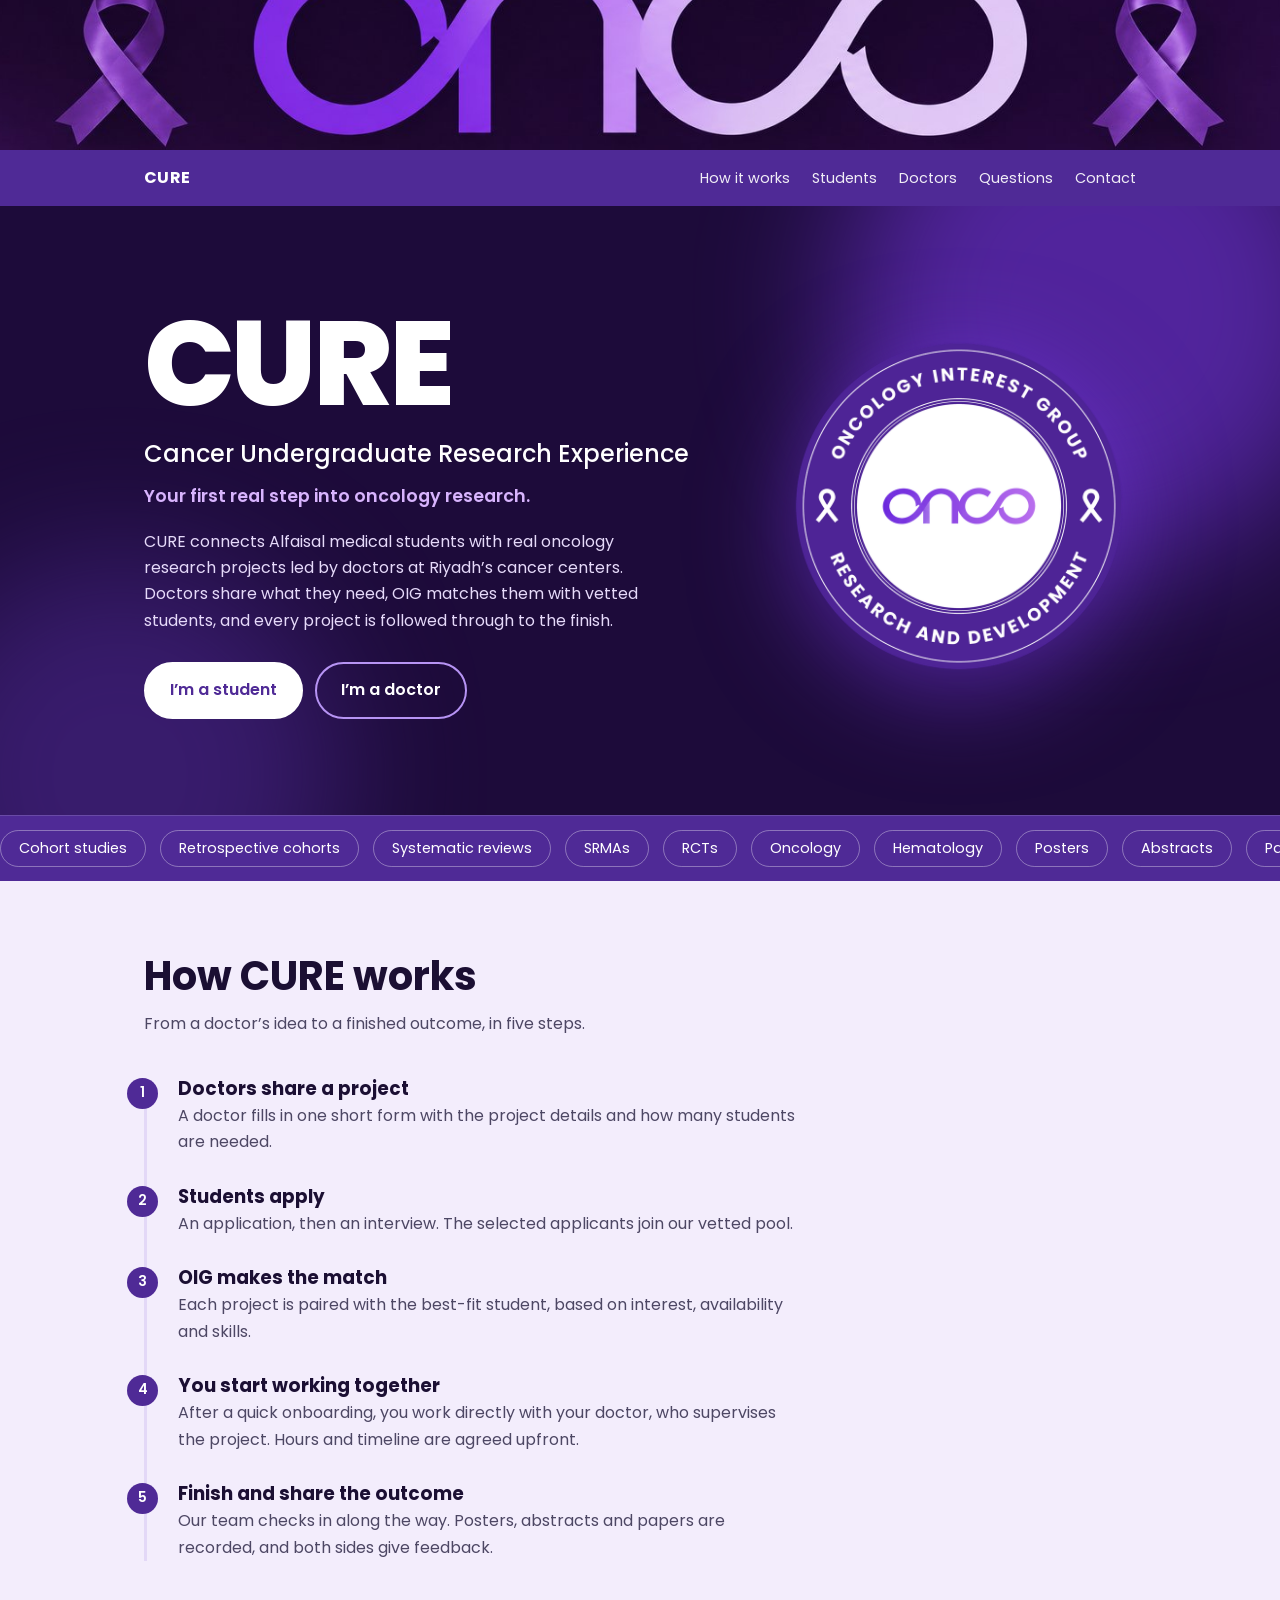
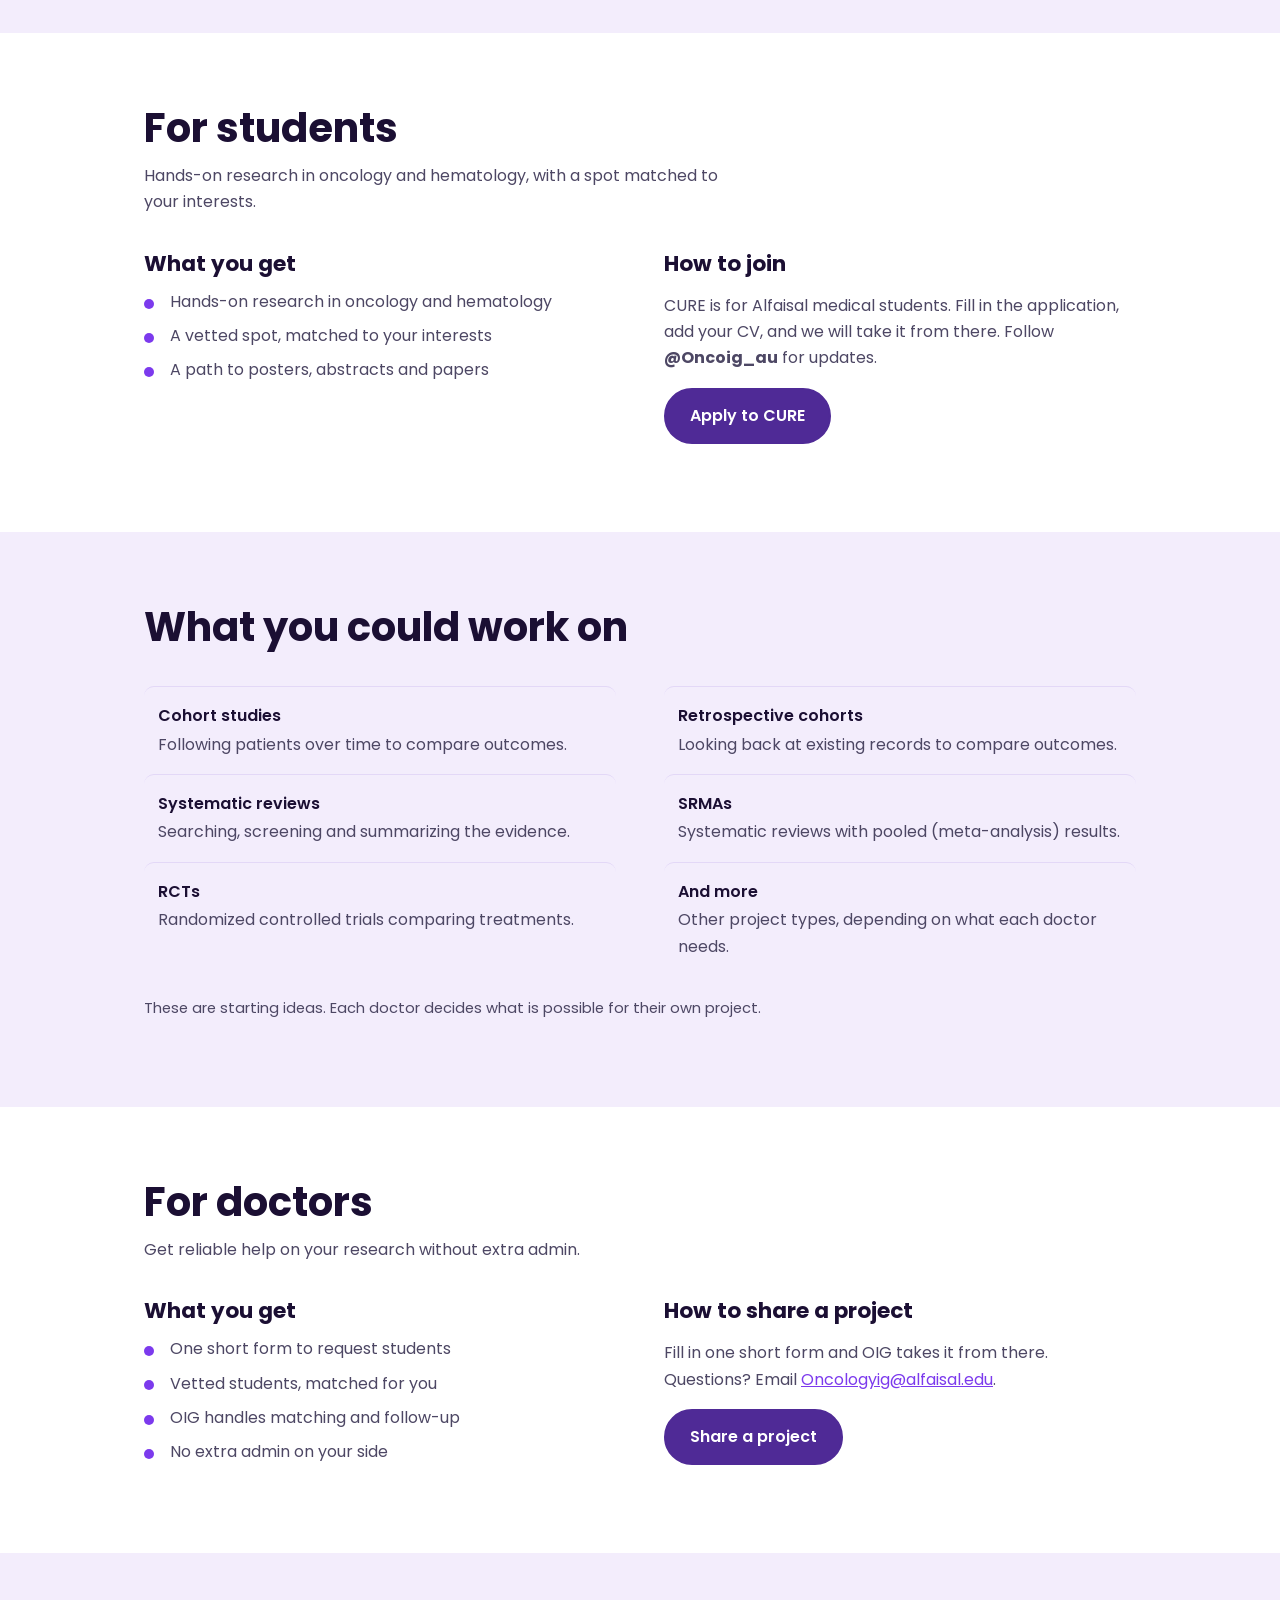
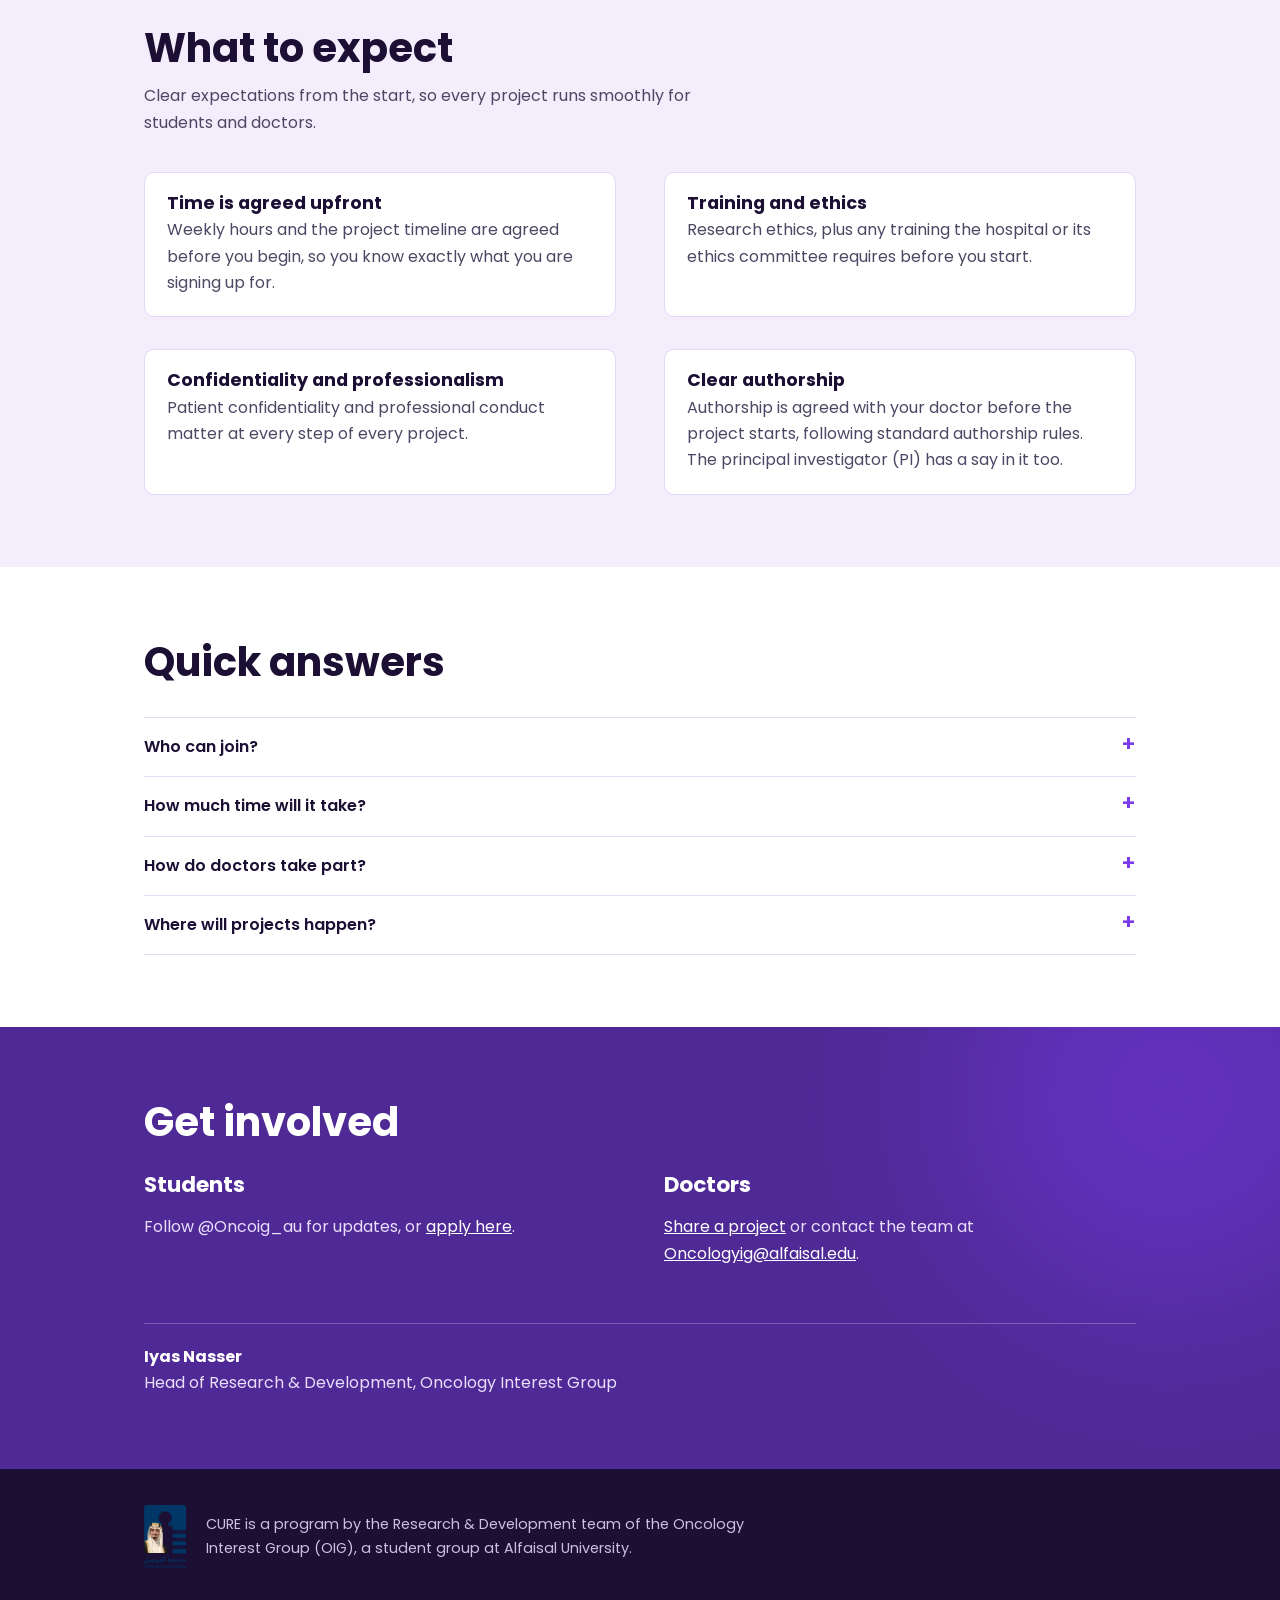
==== commit d2bb144d: "Rename index (4).html to index.html" ====
--- a/index.html
+++ b/index.html
@@ -37,8 +37,8 @@
       <p class="tag">Your first real step into oncology research.</p>
       <p>CURE connects Alfaisal medical students with real oncology research projects led by doctors at Riyadh’s cancer centers. Doctors share what they need, OIG matches them with vetted students, and every project is followed through to the finish.</p>
       <div class="btns">
-        <a class="btn primary" href="student.html">I’m a student</a>
-        <a class="btn ghost" href="doctor.html">I’m a doctor</a>
+        <a class="btn primary" href="student">I’m a student</a>
+        <a class="btn ghost" href="doctor">I’m a doctor</a>
       </div>
     </div>
     <img src="logo.png" alt="Oncology Interest Group, Research and Development seal">
@@ -84,7 +84,7 @@
       <div>
         <h3>How to join</h3>
         <p>CURE is for Alfaisal medical students. Fill in the application, add your CV, and we will take it from there. Follow <strong>@Oncoig_au</strong> for updates.</p>
-        <p><a class="btn primary" href="student.html">Apply to CURE</a></p>
+        <p><a class="btn primary" href="student">Apply to CURE</a></p>
       </div>
     </div>
   </div>
@@ -122,7 +122,7 @@
       <div>
         <h3>How to share a project</h3>
         <p>Fill in one short form and OIG takes it from there. Questions? Email <a href="mailto:Oncologyig@alfaisal.edu">Oncologyig@alfaisal.edu</a>.</p>
-        <p><a class="btn primary" href="doctor.html">Share a project</a></p>
+        <p><a class="btn primary" href="doctor">Share a project</a></p>
       </div>
     </div>
   </div>
@@ -157,8 +157,8 @@
   <div class="wrap">
     <h2 class="title reveal">Get involved</h2>
     <div class="cols reveal">
-      <div><h3>Students</h3><p>Follow @Oncoig_au for updates, or <a href="student.html">apply here</a>.</p></div>
-      <div><h3>Doctors</h3><p><a href="doctor.html">Share a project</a> or contact the team at <a href="mailto:Oncologyig@alfaisal.edu">Oncologyig@alfaisal.edu</a>.</p></div>
+      <div><h3>Students</h3><p>Follow @Oncoig_au for updates, or <a href="student">apply here</a>.</p></div>
+      <div><h3>Doctors</h3><p><a href="doctor">Share a project</a> or contact the team at <a href="mailto:Oncologyig@alfaisal.edu">Oncologyig@alfaisal.edu</a>.</p></div>
     </div>
     <div class="sig"><strong>Iyas Nasser</strong>Head of Research &amp; Development, Oncology Interest Group</div>
   </div>
